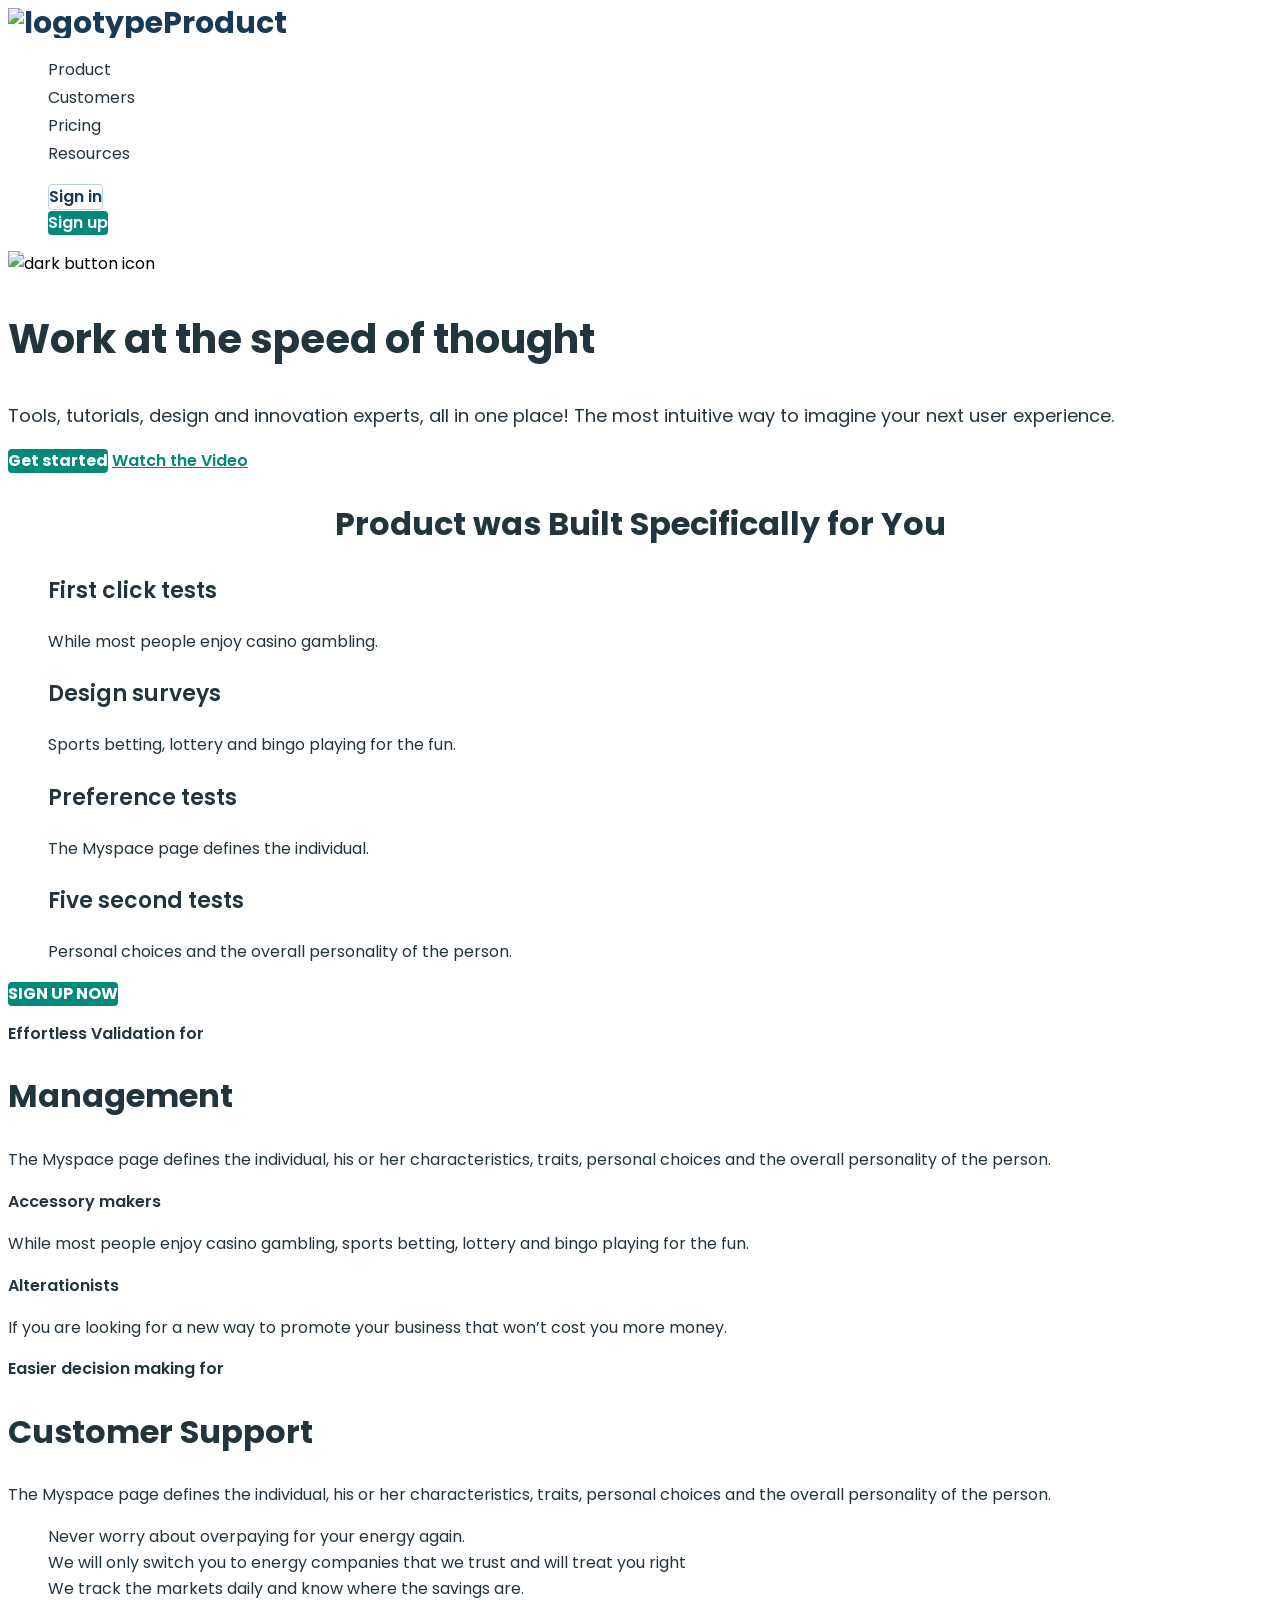
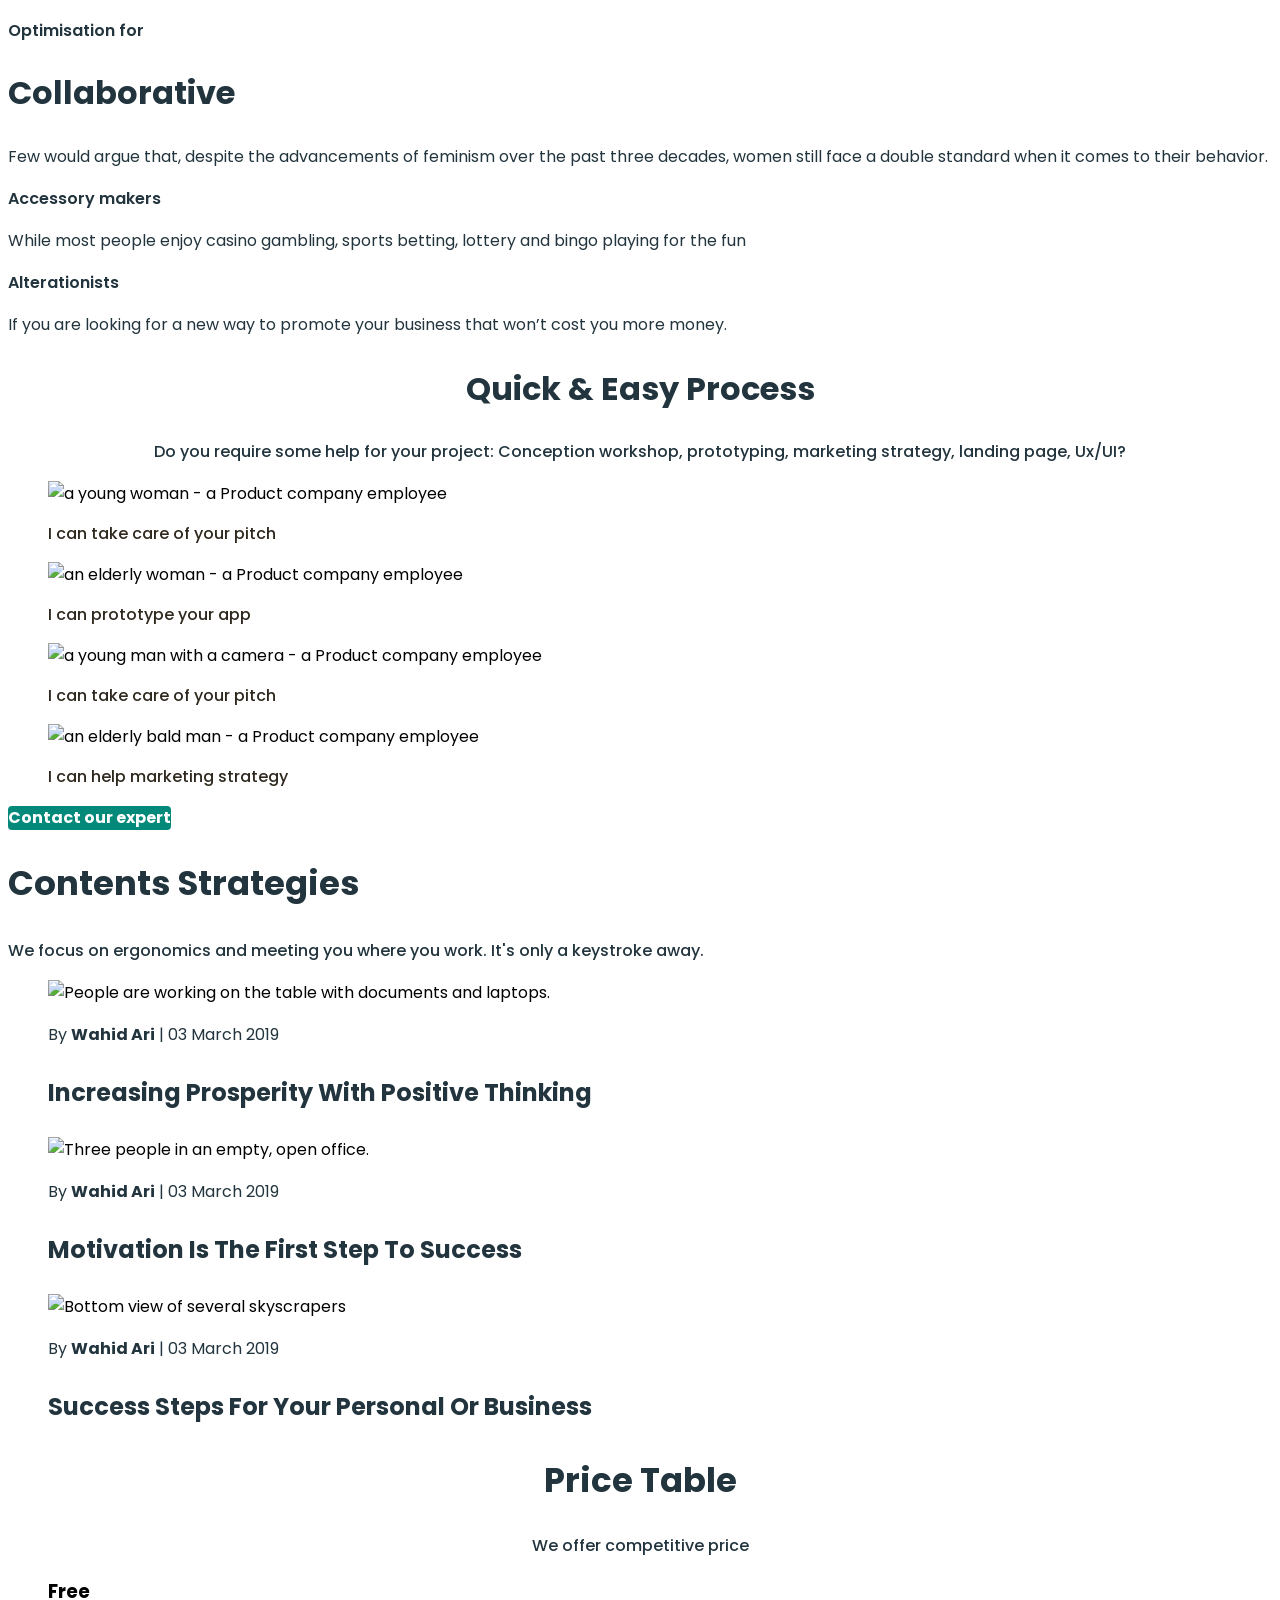
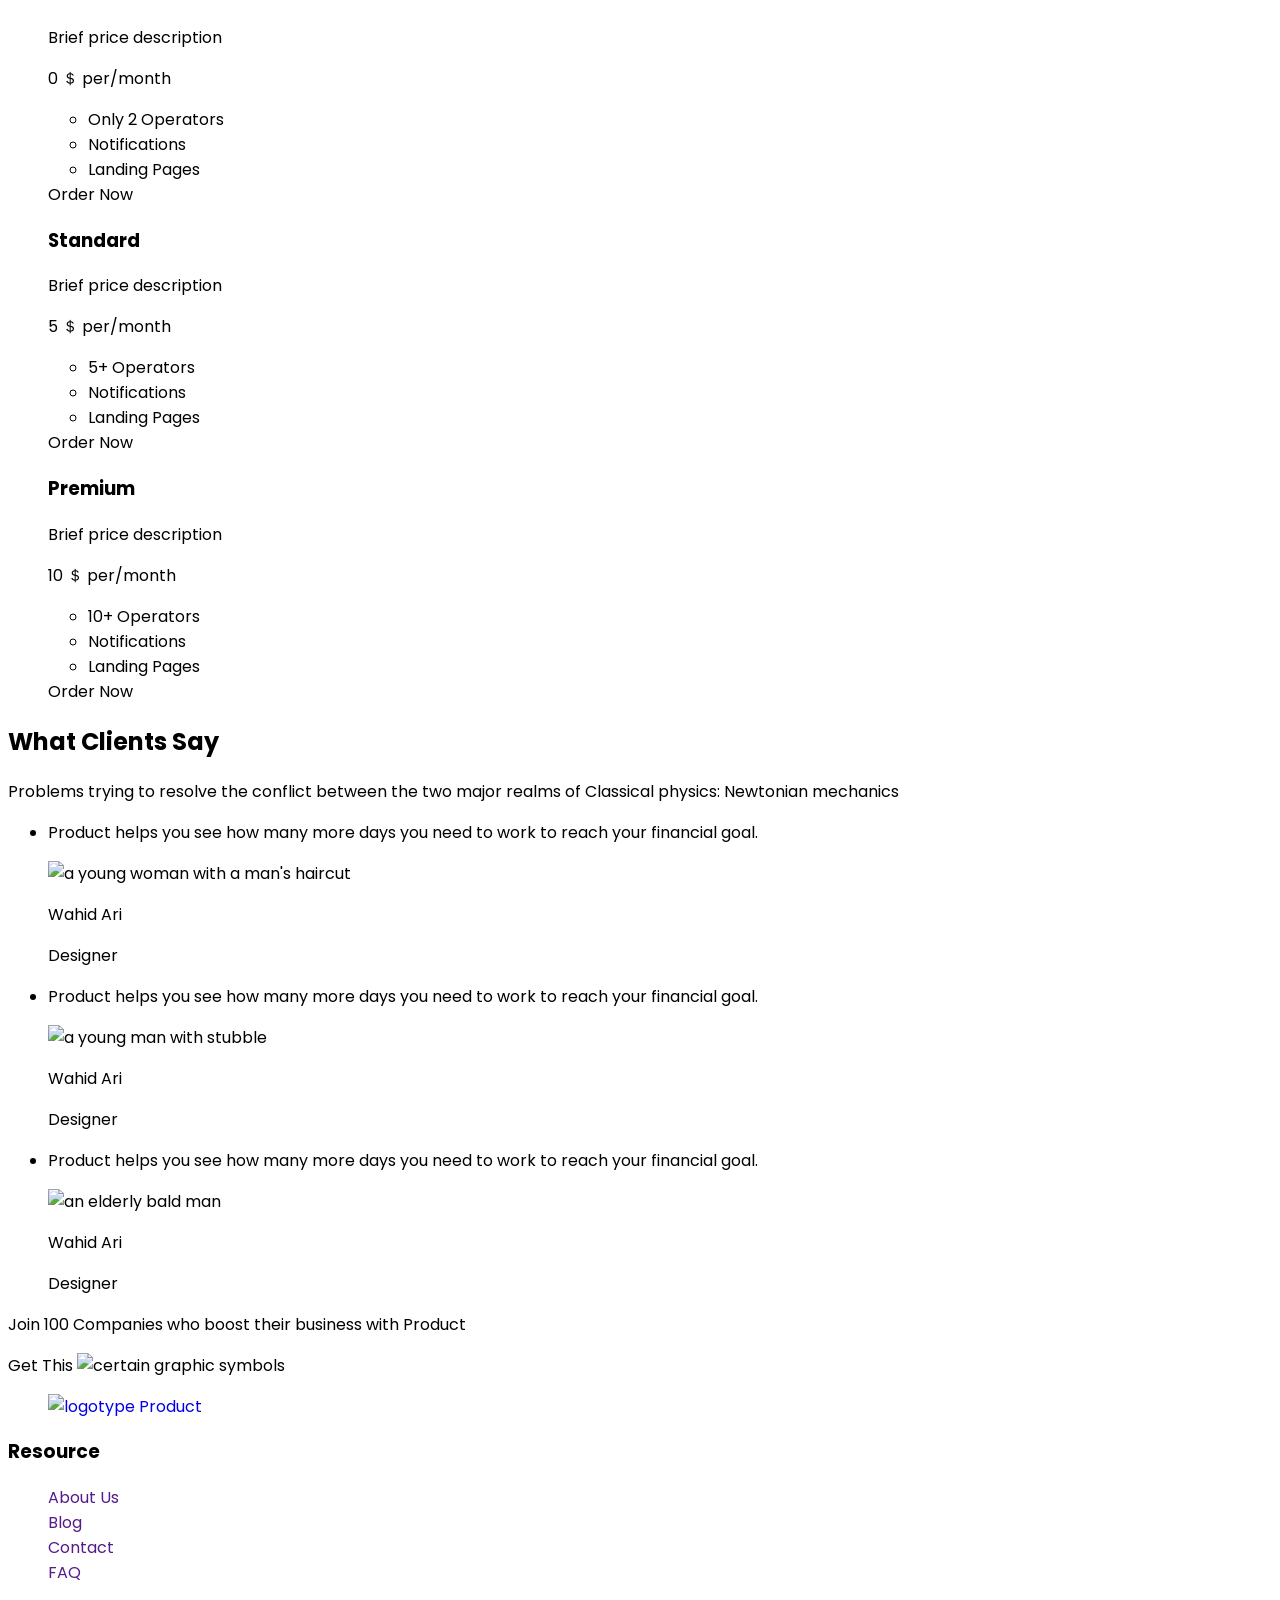
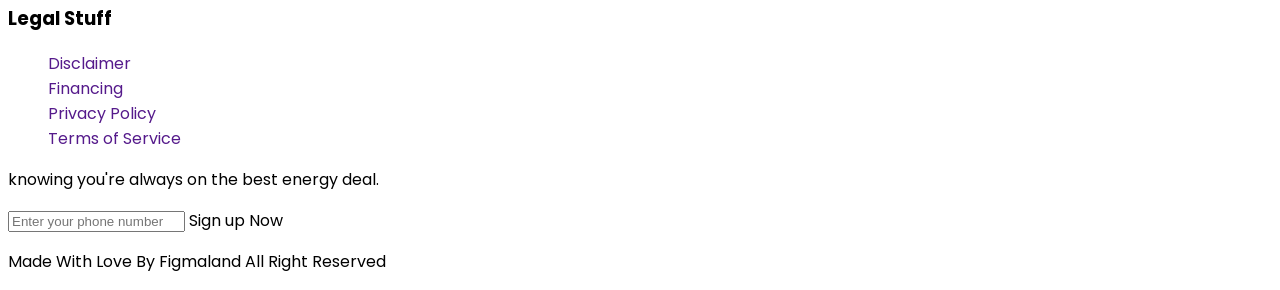
==== index.html @ 1625441d "add text styles to header, hero, features, management, support, collaborative, team, strategies sect" ====
<!doctype html>
<html lang="en">
  <head>
    <meta charset="UTF-8" />
    <meta name="viewport" content="width=device-width, initial-scale=1.0" />
    <meta
      name="description"
      content="Product - the company that helps to boost your business."
    />
    <title>Product</title>
    <link rel="preconnect" href="https://fonts.googleapis.com" />
    <link rel="preconnect" href="https://fonts.gstatic.com" crossorigin />
    <link
      href="https://fonts.googleapis.com/css2?family=Montserrat:wght@100..900&family=Poppins:wght@400;500;600;700&display=swap"
      rel="stylesheet"
    />
    <link rel="stylesheet" href="./css/styles.css" />
  </head>
  <body>
    <!-- ===================HEADER=================== -->
    <header>
      <nav class="main-nav">
        <a href="./index.html" class="logo link-reset">
          <img
            src="./images/product_page/header/logo.svg"
            alt="logotype"
            width="40"
            height="36"
          />Product</a
        >
        <ul class="list-reset">
          <li>
            <a href="./index.html" class="main-nav-link link-reset">Product</a>
          </li>
          <li>
            <a href="./customers.html" class="main-nav-link link-reset"
              >Customers</a
            >
          </li>
          <li>
            <a href="./pricing.html" class="main-nav-link link-reset"
              >Pricing</a
            >
          </li>
          <li>
            <a href="./resources.html" class="main-nav-link link-reset"
              >Resources</a
            >
          </li>
        </ul>
      </nav>
      <ul class="list-reset">
        <li><button type="button" class="btn-sign-in">Sign in</button></li>
        <li><button type="button" class="btn-sign-up">Sign up</button></li>
      </ul>
      <img
        src="./images/product_page/header/dark_btn.svg"
        alt="dark button icon"
        width="24"
        height="24"
      />
      <!-- <form name="sign_in"></form>
      <form name="sign_up"></form> -->
    </header>
    <main>
      <!-- ===================HERO=================== -->
      <section>
        <h1 class="hero-title">Work at the speed of thought</h1>
        <p class="hero-text">
          Tools, tutorials, design and innovation experts, all in one place! The
          most intuitive way to imagine your next user experience.
        </p>
        <button type="button" class="tempt-btn">Get started</button>
        <!-- SVG іконка відео -->
        <a href="" class="hero-video-link">Watch the Video</a>
        <!-- SVG HERO-IMG -->
      </section>

      <!-- ===================FEATURES=================== -->
      <section>
        <h2 class="features-title section-title">
          Product was Built Specifically for You
        </h2>
        <ul class="list-reset features-list">
          <li>
            <!-- svg -->
            <h3 class="features-item-title">First click tests</h3>
            <p class="features-item-text">
              While most people enjoy casino gambling.
            </p>
          </li>
          <li>
            <!-- svg -->
            <h3 class="features-item-title">Design surveys</h3>
            <p class="features-item-text">
              Sports betting, lottery and bingo playing for the fun.
            </p>
          </li>
          <li>
            <!-- svg -->
            <h3 class="features-item-title">Preference tests</h3>
            <p class="features-item-text">
              The Myspace page defines the individual.
            </p>
          </li>
          <li>
            <!-- svg -->
            <h3 class="features-item-title">Five second tests</h3>
            <p class="features-item-text">
              Personal choices and the overall personality of the person.
            </p>
          </li>
        </ul>
        <button type="button" class="features-btn tempt-btn">
          Sign up now
        </button>
      </section>

      <!-- ===================MANAGEMENT=================== -->
      <section>
        <p class="sup-text">Effortless Validation for</p>
        <h2 class="section-title">Management</h2>
        <p class="section-text">
          The Myspace page defines the individual, his or her characteristics,
          traits, personal choices and the overall personality of the person.
        </p>
        <h3 class="section-list-title">Accessory makers</h3>
        <p class="section-text">
          While most people enjoy casino gambling, sports betting, lottery and
          bingo playing for the fun.
        </p>
        <h3 class="section-list-title">Alterationists</h3>
        <p class="section-text">
          If you are looking for a new way to promote your business that won’t
          cost you more money.
        </p>
      </section>

      <!-- ===================SUPPORT=================== -->
      <section>
        <p class="sup-text">Easier decision making for</p>
        <h2 class="section-title">Customer Support</h2>
        <p class="section-text">
          The Myspace page defines the individual, his or her characteristics,
          traits, personal choices and the overall personality of the person.
        </p>
        <ul class="list-reset">
          <li class="section-text">
            <!-- svg -->
            Never worry about overpaying for your energy again.
          </li>
          <li class="section-text">
            <!-- svg -->
            We will only switch you to energy companies that we trust and will
            treat you right
          </li>
          <li class="section-text">
            <!-- svg -->
            We track the markets daily and know where the savings are.
          </li>
        </ul>
      </section>

      <!-- ===================COLLABORATIVE=================== -->
      <section>
        <p class="sup-text">Optimisation for</p>
        <h2 class="section-title">Collaborative</h2>
        <p class="section-text">
          Few would argue that, despite the advancements of feminism over the
          past three decades, women still face a double standard when it comes
          to their behavior.
        </p>

        <h3 class="section-list-title">Accessory makers</h3>
        <p class="section-text">
          While most people enjoy casino gambling, sports betting, lottery and
          bingo playing for the fun
        </p>
        <h3 class="section-list-title">Alterationists</h3>
        <p class="section-text">
          If you are looking for a new way to promote your business that won’t
          cost you more money.
        </p>
      </section>

      <!-- ===================TEAM=================== -->
      <section>
        <h2 class="team-title section-title">Quick &#38; Easy Process</h2>
        <p class="team-text section-text">
          Do you require some help for your project: Conception workshop,
          prototyping, marketing strategy, landing page, Ux/UI?
        </p>
        <ul class="list-reset">
          <li>
            <img
              src="./images/product_page/quick_easy_process/girl.jpg"
              alt="a young woman - a Product company employee"
              width="98"
              height="98"
            />
            <p class="team-list-item-text">I can take care of your pitch</p>
          </li>
          <li>
            <img
              src="./images/product_page/quick_easy_process/woman.jpg"
              alt="an elderly woman - a Product company employee"
              width="98"
              height="98"
            />
            <p class="team-list-item-text">I can prototype your app</p>
          </li>
          <li>
            <img
              src="./images/product_page/quick_easy_process/boy.jpg"
              alt="a young man with a camera - a Product company employee"
              width="98"
              height="98"
            />
            <p class="team-list-item-text">I can take care of your pitch</p>
          </li>
          <li>
            <img
              src="./images/product_page/quick_easy_process/man.jpg"
              alt="an elderly bald man - a Product company employee"
              width="98"
              height="98"
            />
            <p class="team-list-item-text">I can help marketing strategy</p>
          </li>
        </ul>
        <button type="button" class="tempt-btn">Contact our expert</button>
      </section>

      <!-- ===================STRATEGIES=================== -->
      <section>
        <h2 class="section-title strat-title">Contents strategies</h2>
        <p class="section-text strat-text">
          We focus on ergonomics and meeting you where you work. It's only a
          keystroke away.
        </p>
        <ul class="list-reset strat-cart-list">
          <li>
            <img
              src="./images/product_page/strategies/laptops.jpg"
              alt="People are working on the table with documents and laptops."
              width="350"
              height="185"
            />
            <!-- Зробити вертикальну риску через псевдоелемент -->
            <p class="strat-cart-date">
              By <span class="strat-cart-author">Wahid Ari</span> | 03 March
              2019
            </p>
            <p class="strat-cart-title">
              Increasing Prosperity With Positive Thinking
            </p>
          </li>
          <li>
            <img
              src="./images/product_page/strategies/people.jpg"
              alt="Three people in an empty, open office."
              width="350"
              height="185"
            />
            <!-- Зробити вертикальну риску через псевдоелемент -->
            <p class="strat-cart-date">
              By <span class="strat-cart-author">Wahid Ari</span> | 03 March
              2019
            </p>
            <p class="strat-cart-title">
              Motivation Is The First Step To Success
            </p>
          </li>
          <li>
            <img
              src="./images/product_page/strategies/skyscrapers.jpg"
              alt="Bottom view of several skyscrapers"
              width="350"
              height="185"
            />

            <!-- Зробити вертикальну риску через псевдоелемент -->
            <p class="strat-cart-date">
              By <span class="strat-cart-author">Wahid Ari</span> | 03 March
              2019
            </p>
            <p class="strat-cart-title">
              Success Steps For Your Personal Or Business
            </p>
          </li>
        </ul>
      </section>

      <!-- ===================PRICE=================== -->
      <section>
        <h2 class="price-title section-title">Price table</h2>
        <p class="section-text price-text">We offer competitive price</p>
        <ul class="list-reset">
          <li>
            <h3>Free</h3>
            <p>Brief price description</p>
            <p>0 &#65284; per/month</p>
            <ul>
              <li>Only 2 Operators</li>
              <li>Notifications</li>
              <li>Landing Pages</li>
            </ul>
            <button type="button">Order Now</button>
          </li>
          <li>
            <h3>Standard</h3>
            <p>Brief price description</p>
            <p>5 &#65284; per/month</p>
            <ul>
              <li>5+ Operators</li>
              <li>Notifications</li>
              <li>Landing Pages</li>
            </ul>
            <button type="button">Order Now</button>
          </li>
          <li>
            <h3>Premium</h3>
            <p>Brief price description</p>
            <p>10 &#65284; per/month</p>
            <ul>
              <li>10+ Operators</li>
              <li>Notifications</li>
              <li>Landing Pages</li>
            </ul>
            <button type="button">Order Now</button>
          </li>
        </ul>
      </section>

      <!-- ===================REVIEWS=================== -->
      <section>
        <h2>What Clients Say</h2>
        <p>
          Problems trying to resolve the conflict between the two major realms
          of Classical physics: Newtonian mechanics
        </p>
        <ul>
          <li>
            <!-- svg -->
            <p>
              Product helps you see how many more days you need to work to reach
              your financial goal.
            </p>
            <img
              src="./images/product_page/reviews/young_woman.jpg"
              alt="a young woman with a man's haircut"
              width="50"
              height="50"
            />
            <p>Wahid Ari</p>
            <p>Designer</p>
          </li>
          <li>
            <!-- svg -->
            <p>
              Product helps you see how many more days you need to work to reach
              your financial goal.
            </p>
            <img
              src="./images/product_page/reviews/young_man.jpg"
              alt="a young man with stubble"
              width="50"
              height="50"
            />
            <p>Wahid Ari</p>
            <p>Designer</p>
          </li>
          <li>
            <!-- svg -->
            <p>
              Product helps you see how many more days you need to work to reach
              your financial goal.
            </p>
            <img
              src="./images/product_page/reviews/elderly_man.jpg"
              alt="an elderly bald man"
            />
            <p>Wahid Ari</p>
            <p>Designer</p>
          </li>
        </ul>
        <p>Join 100 Companies who boost their business with Product</p>
        <button type="button">Get This</button>
        <img
          src="./images/product_page/reviews/graphics.jpg"
          alt="certain graphic symbols"
          width="351"
          height="331"
        />
      </section>
    </main>

    <!-- ===================FOOTER=================== -->
    <footer>
      <ul class="list-reset">
        <li>
          <a href="/index.html" class="link-reset">
            <!-- SVG -->
            <img
              src="./images/product_page/header/logo.svg"
              alt="logotype"
              width="40"
              height="36"
            />
            Product
          </a>
        </li>
        <li>
          <a
            href="https://www.instagram.com/"
            target="_blank"
            rel="noopener noreferrer"
            aria-label="Instagram link"
            class="link-reset"
          >
            <!-- SVG -->
          </a>
        </li>
        <li>
          <a
            href="https://www.facebook.com/"
            target="_blank"
            rel="noopener noreferrer"
            aria-label="Facebook link"
            class="link-reset"
          >
            <!-- SVG -->
          </a>
        </li>
        <li>
          <a
            href="https://x.com/"
            target="_blank"
            rel="noopener noreferrer"
            aria-label="X link"
            class="link-reset"
          >
            <!-- SVG -->
          </a>
        </li>
      </ul>
      <h3>Resource</h3>
      <ul class="list-reset">
        <li><a href="" class="link-reset">About Us</a></li>
        <li><a href="" class="link-reset">Blog</a></li>
        <li><a href="" class="link-reset">Contact</a></li>
        <li><a href="" class="link-reset">FAQ</a></li>
      </ul>
      <h3>Legal Stuff</h3>
      <ul class="list-reset">
        <li><a href="" class="link-reset">Disclaimer</a></li>
        <li><a href="" class="link-reset">Financing</a></li>
        <li><a href="" class="link-reset">Privacy Policy</a></li>
        <li><a href="" class="link-reset">Terms of Service</a></li>
      </ul>
      <p>knowing you're always on the best energy deal.</p>
      <input type="tel" placeholder="Enter your phone number" />
      <button type="button">Sign up Now</button>
      <p>Made With Love By Figmaland All Right Reserved</p>
    </footer>
  </body>
</html>
---- css/styles.css ----
/* =============== ЗМІННІ =============== */

:root {
  --primary-text-color-ligth-theme: #22343d;
  --main-accent-color: #02897a;
}

/* =============== СКИДАННЯ СТИЛІВ =============== */

.link-reset {
  text-decoration: none;
}

.list-reset {
  list-style: none;
}

button {
  all: unset;
}

/* =============== КОМПОНЕНТИ =============== */

/*   

  font-weight: ;
  font-size: ;
  line-height: ;
  color: ; 

  text-transform: ;
  
*/

body {
  font-family: 'Poppins', sans-serif;
  letter-spacing: 0;
}

.logo {
  font-weight: 700;
  font-size: 30px;
  line-height: 1;
  color: #173a56;
}

.sup-text {
  font-weight: 600;
  font-size: 16px;
  line-height: 1.5;
  color: var(--primary-text-color-ligth-theme);
}

.section-title {
  font-weight: 700;
  font-size: 32px;
  line-height: 1.5;
  color: var(--primary-text-color-ligth-theme);
}

.section-list-title {
  font-weight: 600;
  font-size: 16px;
  line-height: 1.63;
  color: var(--primary-text-color-ligth-theme);
}

.section-text {
  font-weight: 400;
  font-size: 16px;
  line-height: 1.63;
  color: var(--primary-text-color-ligth-theme);
}

.tempt-btn {
  font-weight: 700;
  font-size: 16px;
  line-height: 1.5;
  letter-spacing: 0;
  border-radius: 4px;
  color: #ffffff;
  background-color: var(--main-accent-color);
}

/* =============== HEADER =============== */

.main-nav-link {
  font-weight: 400;
  font-size: 16px;
  line-height: 1.75;
  color: var(--primary-text-color-ligth-theme);
}

.main-nav-link:hover,
.main-nav-link:focus {
  font-weight: 600;
}

.btn-sign-in {
  font-weight: 600;
  font-size: 16px;
  line-height: 1.5;
  letter-spacing: 0;
  color: #173a56;
  border: 1px solid #bcd0e5;
  border-radius: 4px;
  background-color: transparent;
  cursor: pointer;
}

.btn-sign-up {
  font-weight: 600;
  font-size: 16px;
  line-height: 1.5;
  letter-spacing: 0;
  color: #ffffff;
  border: none;
  border-radius: 4px;
  background-color: var(--main-accent-color);
  cursor: pointer;
}

/* =============== HERO =============== */

.hero-title {
  font-weight: 700;
  font-size: 40px;
  line-height: 1.5;
  color: var(--primary-text-color-ligth-theme);
}

.hero-text {
  font-weight: 400;
  font-size: 18px;
  line-height: 1.55;
  color: var(--primary-text-color-ligth-theme);
}

.hero-video-link {
  font-weight: 600;
  font-size: 16px;
  line-height: 1.5;
  color: var(--main-accent-color);
}

/* =============== FEATURES =============== */

.features-title {
  text-align: center;
}

.features-item-title {
  font-weight: 600;
  font-size: 22px;
  line-height: 1.5;
  color: var(--primary-text-color-ligth-theme);
}

.features-item-text {
  font-weight: 400;
  font-size: 16px;
  line-height: 1.63;
  color: var(--primary-text-color-ligth-theme);
}

.features-btn {
  text-transform: uppercase;
}

/* =============== TEAM =============== */

.team-title {
  text-align: center;
}

.team-text {
  font-weight: 500;
  text-align: center;
}

.team-list-item-text {
  font-weight: 500;
  font-size: 16px;
  line-height: 1.5;
  color: #2f281e;
}

/* =============== STRATEGIES =============== */
.strat-title {
  font-size: 34px;
  text-transform: capitalize;
}

.strat-text {
  font-weight: 500;
}

.strat-cart-date {
  font-weight: 400;
  font-size: 16px;
  line-height: 1.75;
  color: var(--primary-text-color-ligth-theme);
}

.strat-cart-author {
  font-weight: 700;
  font-size: 16px;
  line-height: 1.75;
  color: var(--primary-text-color-ligth-theme);
}

.strat-cart-title {
  font-weight: 700;
  font-size: 24px;
  line-height: 1.67;
  color: var(--primary-text-color-ligth-theme);
}

/* =============== PRICE =============== */

.price-title {
  font-size: 34px;
  text-transform: capitalize;
  text-align: center;
}

.price-text {
  font-weight: 500;
  line-height: 1.5;
  text-align: center;
}
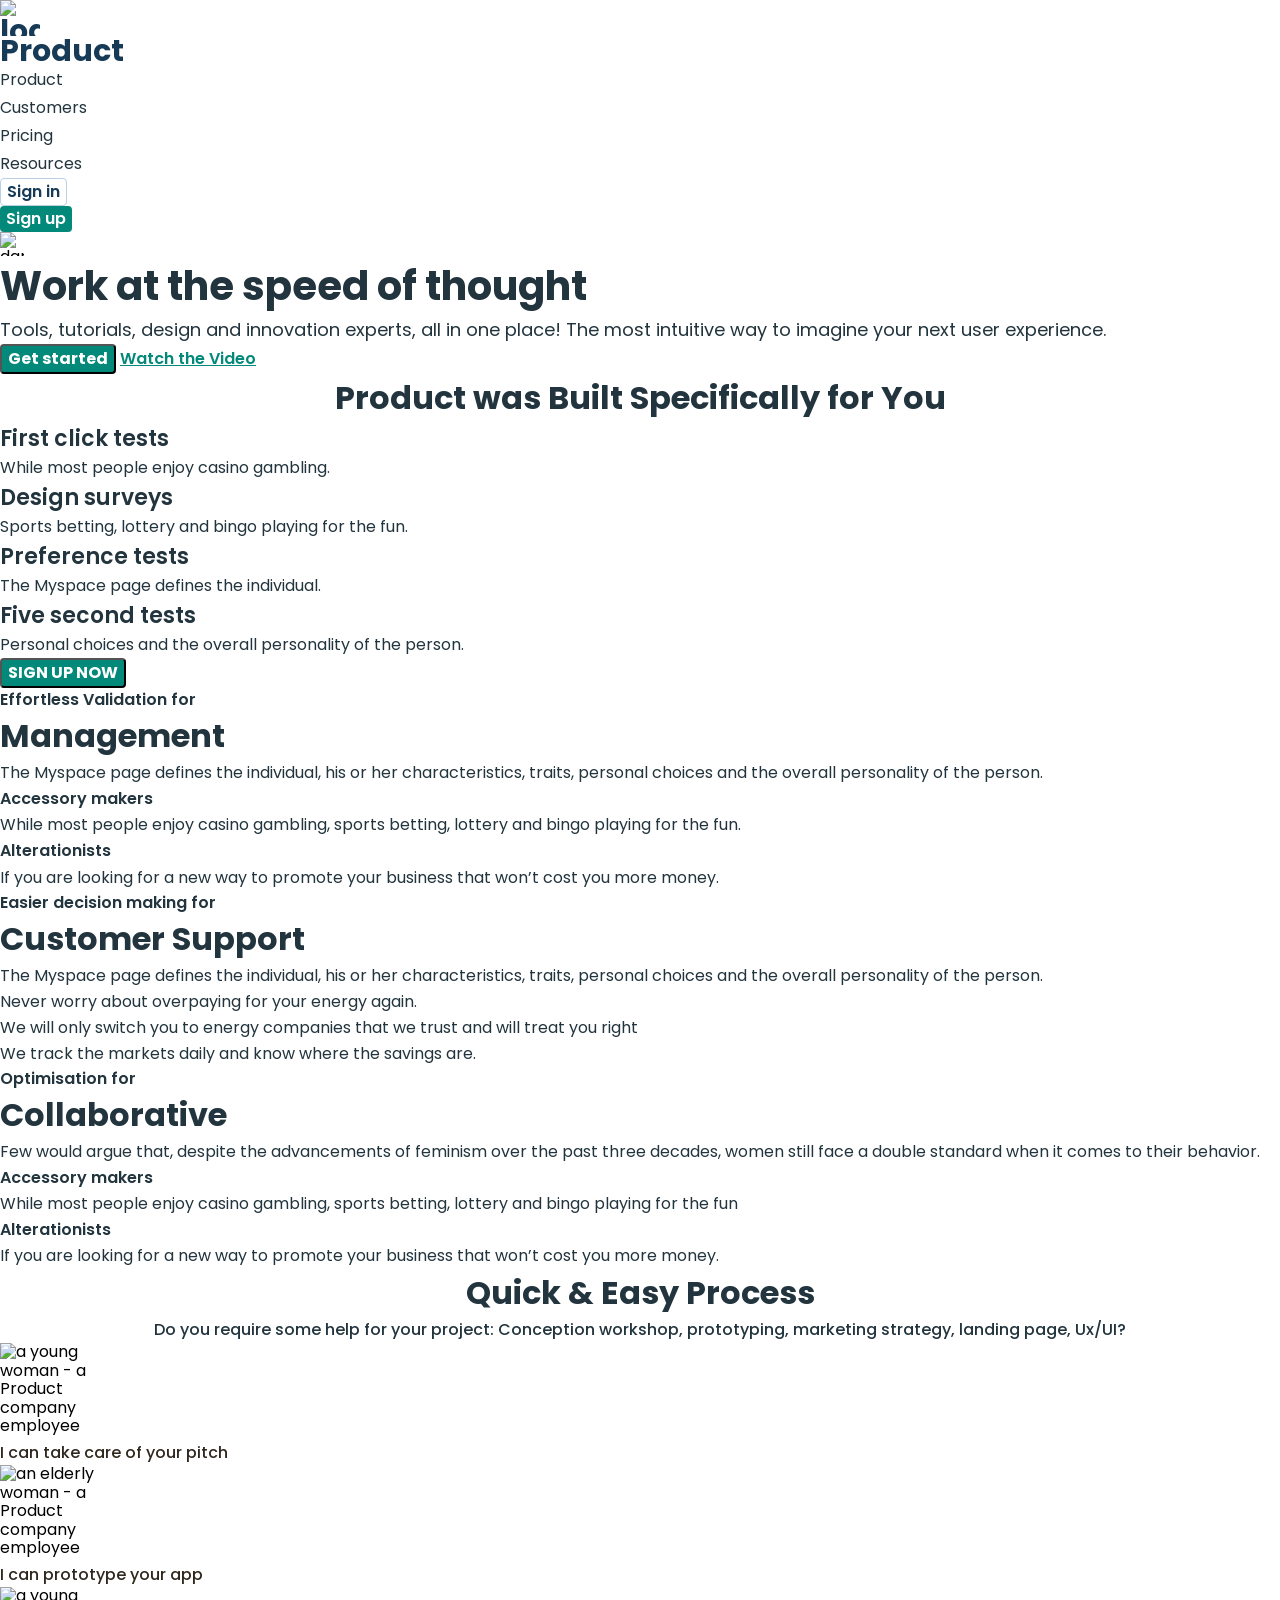
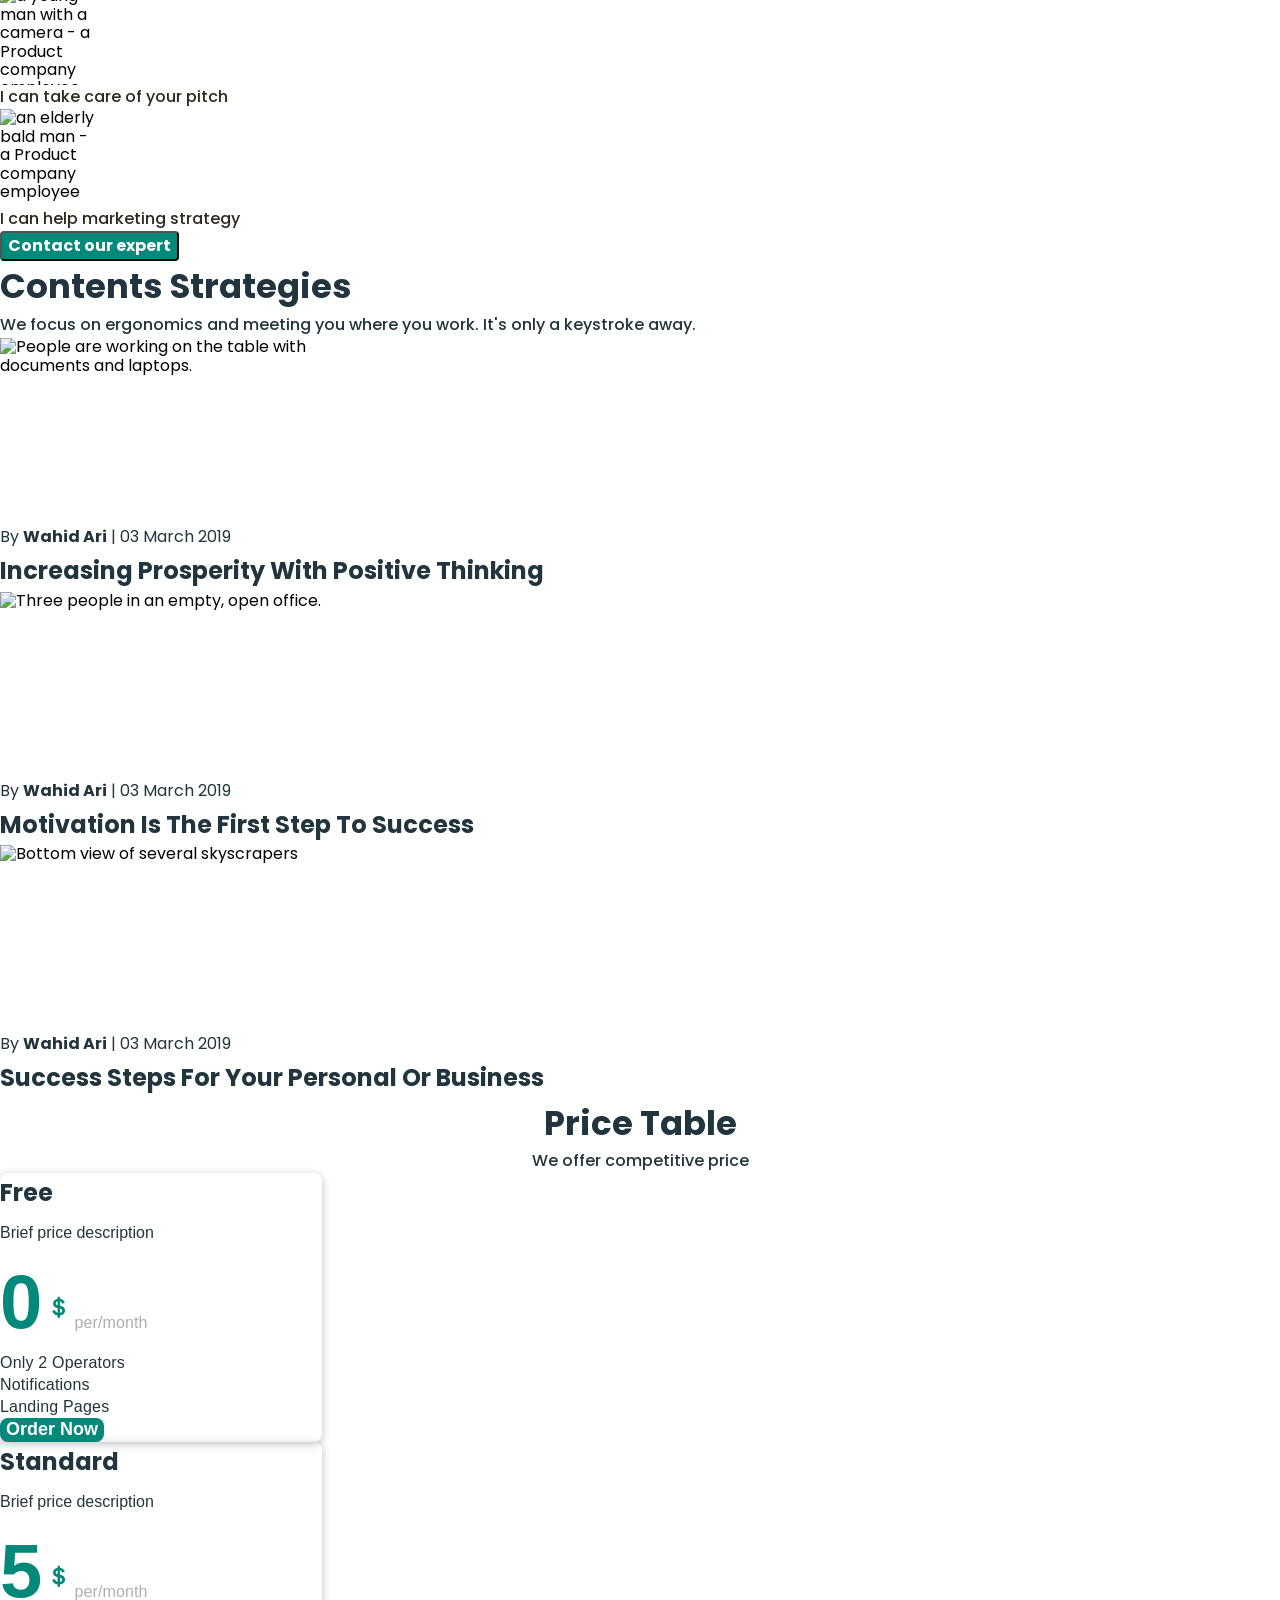
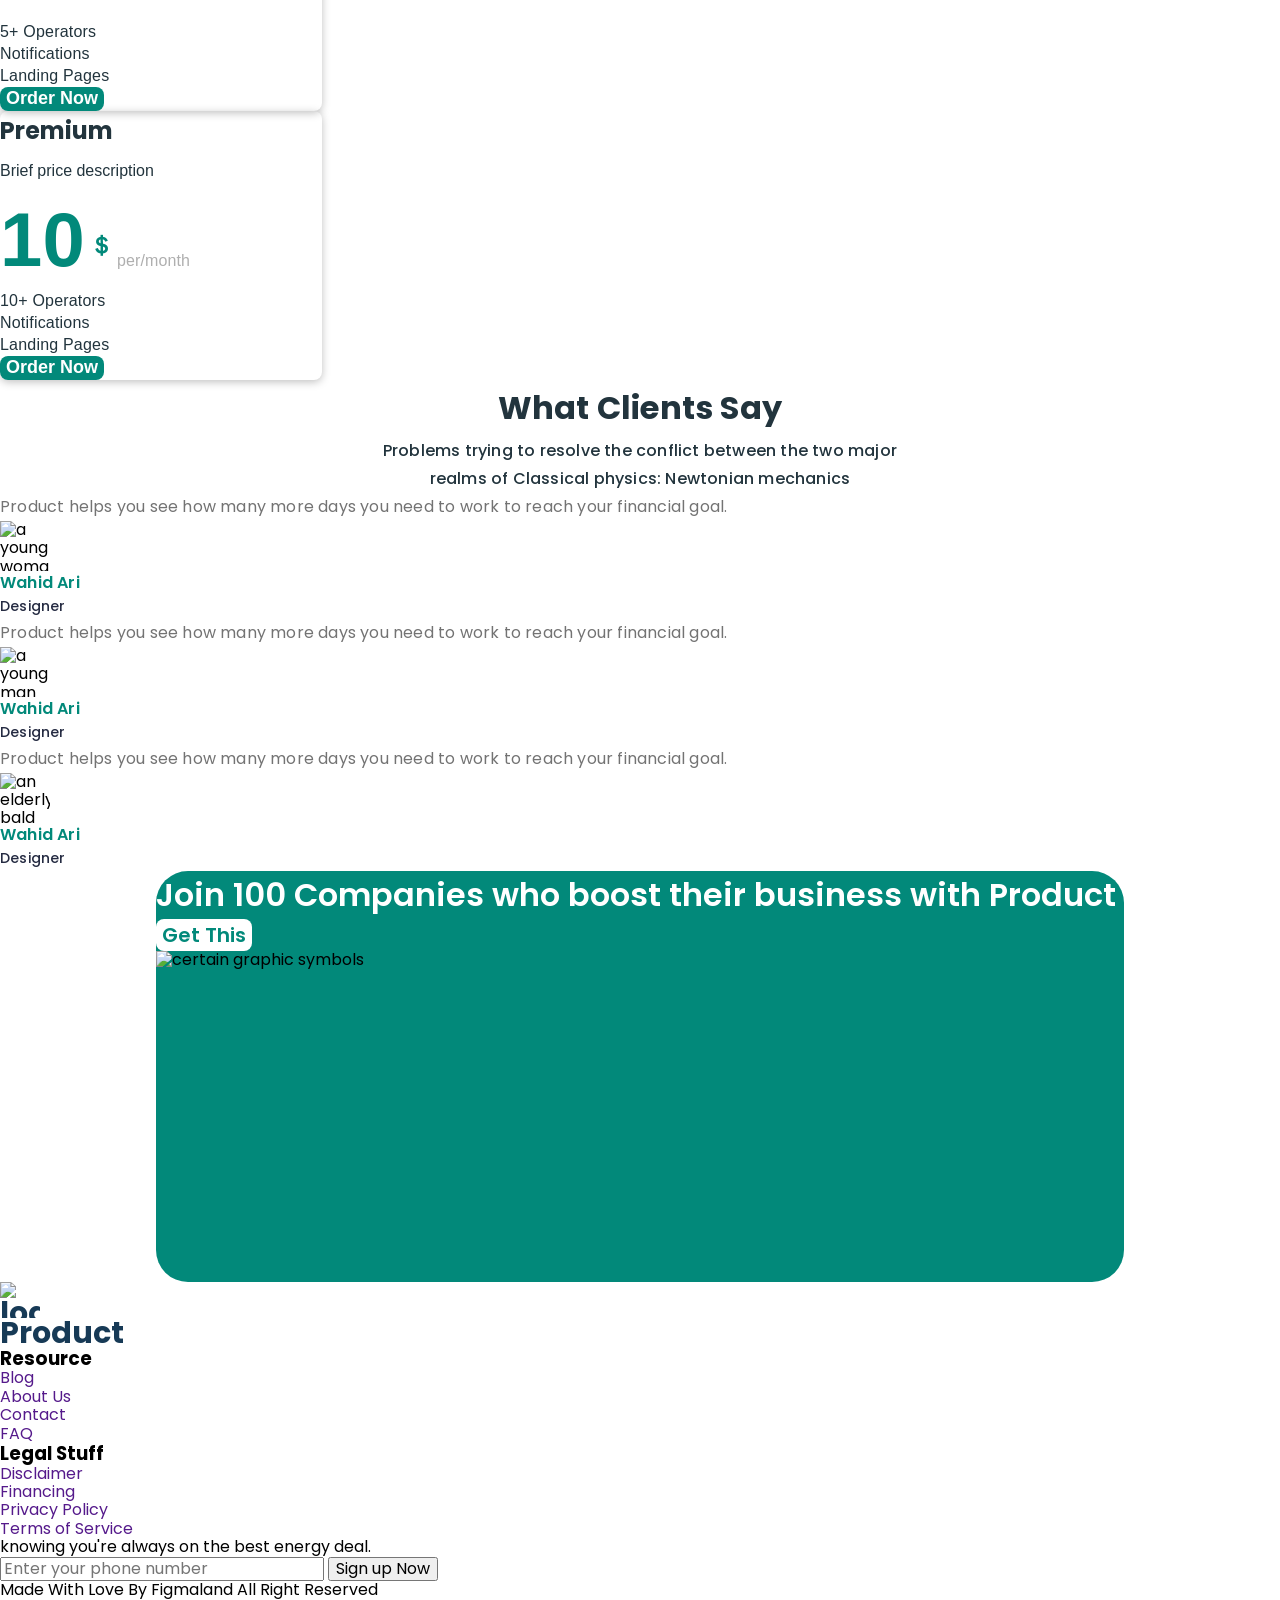
==== commit e5e655b7: "add text styles to price, reviews, promo sections" ====
--- a/index.html
+++ b/index.html
@@ -8,12 +8,19 @@
       content="Product - the company that helps to boost your business."
     />
     <title>Product</title>
+    <!-- ================== НОРМАЛІЗАТОР ================== -->
+    <link
+      rel="stylesheet"
+      href="https://cdn.jsdelivr.net/npm/modern-normalize@3.0.1/modern-normalize.min.css"
+    />
+    <!-- ================== ШРИФТИ ================== -->
     <link rel="preconnect" href="https://fonts.googleapis.com" />
     <link rel="preconnect" href="https://fonts.gstatic.com" crossorigin />
     <link
       href="https://fonts.googleapis.com/css2?family=Montserrat:wght@100..900&family=Poppins:wght@400;500;600;700&display=swap"
       rel="stylesheet"
     />
+    <!-- ================== МОЇ СТИЛІ ================== -->
     <link rel="stylesheet" href="./css/styles.css" />
   </head>
   <body>
@@ -295,54 +302,66 @@
       <section>
         <h2 class="price-title section-title">Price table</h2>
         <p class="section-text price-text">We offer competitive price</p>
-        <ul class="list-reset">
-          <li>
-            <h3>Free</h3>
-            <p>Brief price description</p>
-            <p>0 &#65284; per/month</p>
-            <ul>
+        <ul class="list-reset price-list">
+          <li class="price-list-item">
+            <h3 class="price-list-title">Free</h3>
+            <p class="price-list-desc">Brief price description</p>
+            <p>
+              <span class="price-list-amount">0</span>
+              <sup class="price-list-dollar">&#65284;</sup>
+              <span class="price-list-period">per/month</span>
+            </p>
+            <ul class="price-sublist-cond">
               <li>Only 2 Operators</li>
               <li>Notifications</li>
               <li>Landing Pages</li>
             </ul>
-            <button type="button">Order Now</button>
-          </li>
-          <li>
-            <h3>Standard</h3>
-            <p>Brief price description</p>
-            <p>5 &#65284; per/month</p>
-            <ul>
+            <button type="button" class="price-list-btn">Order Now</button>
+          </li>
+          <li class="price-list-item">
+            <h3 class="price-list-title">Standard</h3>
+            <p class="price-list-desc">Brief price description</p>
+            <p>
+              <span class="price-list-amount">5</span>
+              <sup class="price-list-dollar">&#65284;</sup>
+              <span class="price-list-period">per/month</span>
+            </p>
+            <ul class="price-sublist-cond">
               <li>5+ Operators</li>
               <li>Notifications</li>
               <li>Landing Pages</li>
             </ul>
-            <button type="button">Order Now</button>
-          </li>
-          <li>
-            <h3>Premium</h3>
-            <p>Brief price description</p>
-            <p>10 &#65284; per/month</p>
-            <ul>
+            <button type="button" class="price-list-btn">Order Now</button>
+          </li>
+          <li class="price-list-item">
+            <h3 class="price-list-title">Premium</h3>
+            <p class="price-list-desc">Brief price description</p>
+            <p>
+              <span class="price-list-amount">10</span>
+              <sup class="price-list-dollar">&#65284;</sup>
+              <span class="price-list-period">per/month</span>
+            </p>
+            <ul class="price-sublist-cond">
               <li>10+ Operators</li>
               <li>Notifications</li>
               <li>Landing Pages</li>
             </ul>
-            <button type="button">Order Now</button>
+            <button type="button" class="price-list-btn">Order Now</button>
           </li>
         </ul>
       </section>
 
       <!-- ===================REVIEWS=================== -->
       <section>
-        <h2>What Clients Say</h2>
-        <p>
+        <h2 class="reviews-title section-title">What clients say</h2>
+        <p class="reviews-text">
           Problems trying to resolve the conflict between the two major realms
           of Classical physics: Newtonian mechanics
         </p>
-        <ul>
-          <li>
-            <!-- svg -->
-            <p>
+        <ul class="reviews-list">
+          <li class="reviews-list-item">
+            <!-- svg -->
+            <p class="reviews-list-item-quote">
               Product helps you see how many more days you need to work to reach
               your financial goal.
             </p>
@@ -351,13 +370,14 @@
               alt="a young woman with a man's haircut"
               width="50"
               height="50"
-            />
-            <p>Wahid Ari</p>
-            <p>Designer</p>
-          </li>
-          <li>
-            <!-- svg -->
-            <p>
+              class="reviews-list-item-img"
+            />
+            <p class="reviews-list-item-author">Wahid Ari</p>
+            <p class="reviews-list-item-author-prof">Designer</p>
+          </li>
+          <li class="reviews-list-item">
+            <!-- svg -->
+            <p class="reviews-list-item-quote">
               Product helps you see how many more days you need to work to reach
               your financial goal.
             </p>
@@ -366,50 +386,59 @@
               alt="a young man with stubble"
               width="50"
               height="50"
-            />
-            <p>Wahid Ari</p>
-            <p>Designer</p>
-          </li>
-          <li>
-            <!-- svg -->
-            <p>
+              class="reviews-list-item-img"
+            />
+            <p class="reviews-list-item-author">Wahid Ari</p>
+            <p class="reviews-list-item-author-prof">Designer</p>
+          </li>
+          <li class="reviews-list-item">
+            <!-- svg -->
+            <p class="reviews-list-item-quote">
               Product helps you see how many more days you need to work to reach
               your financial goal.
             </p>
             <img
               src="./images/product_page/reviews/elderly_man.jpg"
               alt="an elderly bald man"
-            />
-            <p>Wahid Ari</p>
-            <p>Designer</p>
-          </li>
-        </ul>
-        <p>Join 100 Companies who boost their business with Product</p>
-        <button type="button">Get This</button>
+              width="50"
+              height="50"
+              class="reviews-list-item-img"
+            />
+            <p class="reviews-list-item-author">Wahid Ari</p>
+            <p class="reviews-list-item-author-prof">Designer</p>
+          </li>
+        </ul>
+      </section>
+
+      <!-- =================== PROMO =================== -->
+      <section class="promo">
+        <p class="promo-text">
+          Join 100 Companies who boost their business with Product
+        </p>
+        <button type="button" class="promo-btn">Get This</button>
         <img
           src="./images/product_page/reviews/graphics.jpg"
           alt="certain graphic symbols"
           width="351"
           height="331"
+          class="promo-img"
         />
       </section>
     </main>
 
     <!-- ===================FOOTER=================== -->
     <footer>
+      <a href="/index.html" class="link-reset logo">
+        <!-- SVG -->
+        <img
+          src="./images/product_page/header/logo.svg"
+          alt="logotype"
+          width="40"
+          height="36"
+        />
+        Product
+      </a>
       <ul class="list-reset">
-        <li>
-          <a href="/index.html" class="link-reset">
-            <!-- SVG -->
-            <img
-              src="./images/product_page/header/logo.svg"
-              alt="logotype"
-              width="40"
-              height="36"
-            />
-            Product
-          </a>
-        </li>
         <li>
           <a
             href="https://www.instagram.com/"
@@ -444,19 +473,23 @@
           </a>
         </li>
       </ul>
-      <h3>Resource</h3>
-      <ul class="list-reset">
-        <li><a href="" class="link-reset">About Us</a></li>
-        <li><a href="" class="link-reset">Blog</a></li>
-        <li><a href="" class="link-reset">Contact</a></li>
-        <li><a href="" class="link-reset">FAQ</a></li>
+      <h3 class="resource-title">Resource</h3>
+      <ul class="list-reset resource-list">
+        <li><a href="" class="link-reset resource-list-link">Blog</a></li>
+        <li><a href="" class="link-reset resource-list-link">About Us</a></li>
+        <li><a href="" class="link-reset resource-list-link">Contact</a></li>
+        <li><a href="" class="link-reset resource-list-link">FAQ</a></li>
       </ul>
-      <h3>Legal Stuff</h3>
-      <ul class="list-reset">
-        <li><a href="" class="link-reset">Disclaimer</a></li>
-        <li><a href="" class="link-reset">Financing</a></li>
-        <li><a href="" class="link-reset">Privacy Policy</a></li>
-        <li><a href="" class="link-reset">Terms of Service</a></li>
+      <h3 class="legal-title">Legal Stuff</h3>
+      <ul class="list-reset legal-list">
+        <li><a href="" class="link-reset legal-list-link">Disclaimer</a></li>
+        <li><a href="" class="link-reset legal-list-link">Financing</a></li>
+        <li>
+          <a href="" class="link-reset legal-list-link">Privacy Policy</a>
+        </li>
+        <li>
+          <a href="" class="link-reset legal-list-link">Terms of Service</a>
+        </li>
       </ul>
       <p>knowing you're always on the best energy deal.</p>
       <input type="tel" placeholder="Enter your phone number" />
--- a/css/styles.css
+++ b/css/styles.css
@@ -7,6 +7,24 @@
 
 /* =============== СКИДАННЯ СТИЛІВ =============== */
 
+h1,
+h2,
+h3,
+h4,
+h5,
+h6,
+p {
+  margin-top: 0;
+  margin-bottom: 0;
+}
+
+ul,
+ol {
+  margin-top: 0;
+  margin-bottom: 0;
+  padding-left: 0;
+}
+
 .link-reset {
   text-decoration: none;
 }
@@ -15,8 +33,12 @@
   list-style: none;
 }
 
+img {
+  display: block;
+}
+
 button {
-  all: unset;
+  cursor: pointer;
 }
 
 /* =============== КОМПОНЕНТИ =============== */
@@ -105,7 +127,6 @@
   border: 1px solid #bcd0e5;
   border-radius: 4px;
   background-color: transparent;
-  cursor: pointer;
 }
 
 .btn-sign-up {
@@ -117,7 +138,6 @@
   border: none;
   border-radius: 4px;
   background-color: var(--main-accent-color);
-  cursor: pointer;
 }
 
 /* =============== HERO =============== */
@@ -229,3 +249,140 @@
   line-height: 1.5;
   text-align: center;
 }
+
+.price-list-item {
+  width: 322px;
+  border-radius: 8px;
+  box-shadow: 0px 2px 8px 0 rgba(0, 0, 0, 0.25);
+}
+
+.price-list-title {
+  font-weight: 700;
+  font-size: 24px;
+  line-height: 1.67;
+  color: var(--primary-text-color-ligth-theme);
+}
+.price-list-desc {
+  font-family: 'Montserrat', sans-serif;
+  font-weight: 400;
+  font-size: 16px;
+  line-height: 2.5;
+  color: var(--primary-text-color-ligth-theme);
+}
+.price-list-amount {
+  font-family: 'Montserrat', sans-serif;
+  font-weight: 700;
+  font-size: 76px;
+  line-height: 1.3;
+  letter-spacing: 0.2px;
+  color: var(--main-accent-color);
+}
+.price-list-dollar {
+  font-family: 'Montserrat', sans-serif;
+  font-weight: 700;
+  font-size: 24px;
+  line-height: 1.25;
+  letter-spacing: 0.1px;
+  color: var(--main-accent-color);
+}
+.price-list-period {
+  font-family: 'Montserrat', sans-serif;
+  font-weight: 400;
+  font-size: 16px;
+  line-height: 1.19;
+  letter-spacing: 0.1px;
+  color: #afafaf;
+}
+.price-sublist-cond {
+  font-family: 'Montserrat', sans-serif;
+  font-weight: 500;
+  font-size: 16px;
+  line-height: 1.38;
+  letter-spacing: 0.2px;
+  color: var(--primary-text-color-ligth-theme);
+}
+.price-list-btn {
+  font-family: 'Montserrat', sans-serif;
+  font-weight: 600;
+  font-size: 18px;
+  line-height: 1.22;
+  border: none;
+  border-radius: 8px;
+  color: #ffffff;
+  background-color: var(--main-accent-color);
+}
+
+/* =============== REVIEWS =============== */
+.reviews-title {
+  line-height: 1.78;
+  letter-spacing: 0.2px;
+  text-align: center;
+  text-transform: capitalize;
+}
+.reviews-text {
+  max-width: 537px;
+  margin: 0 auto;
+  font-weight: 500;
+  font-size: 16px;
+  line-height: 1.75;
+  letter-spacing: 0.2px;
+  text-align: center;
+  color: var(--primary-text-color-ligth-theme);
+}
+.reviews-list {
+}
+.reviews-list-item {
+}
+.reviews-list-item-quote {
+  font-weight: 400;
+  font-size: 16px;
+  line-height: 1.75;
+  letter-spacing: 0.2px;
+  color: #737373;
+}
+.reviews-list-item-img {
+}
+.reviews-list-item-author {
+  font-weight: 600;
+  font-size: 16px;
+  line-height: 1.5;
+  letter-spacing: 0.2px;
+  color: var(--main-accent-color);
+}
+.reviews-list-item-author-prof {
+  font-weight: 500;
+  font-size: 14px;
+  line-height: 1.71;
+  letter-spacing: 0.2px;
+  color: #252b42;
+}
+
+/* =============== PROMO =============== */
+.promo {
+  max-width: 968px;
+  margin: 0 auto;
+  border-radius: 32px;
+  background-color: var(--main-accent-color);
+}
+
+.promo-text {
+  font-weight: 600;
+  font-size: 32px;
+  line-height: 151.4%;
+  color: #ffffff;
+}
+
+.promo-btn {
+  font-weight: 600;
+  font-size: 20px;
+  line-height: 1.5;
+  border: none;
+  border-radius: 8px;
+  color: var(--main-accent-color);
+  background-color: #ffffff;
+}
+
+.promo-img {
+}
+
+/* =============== FOOTER =============== */
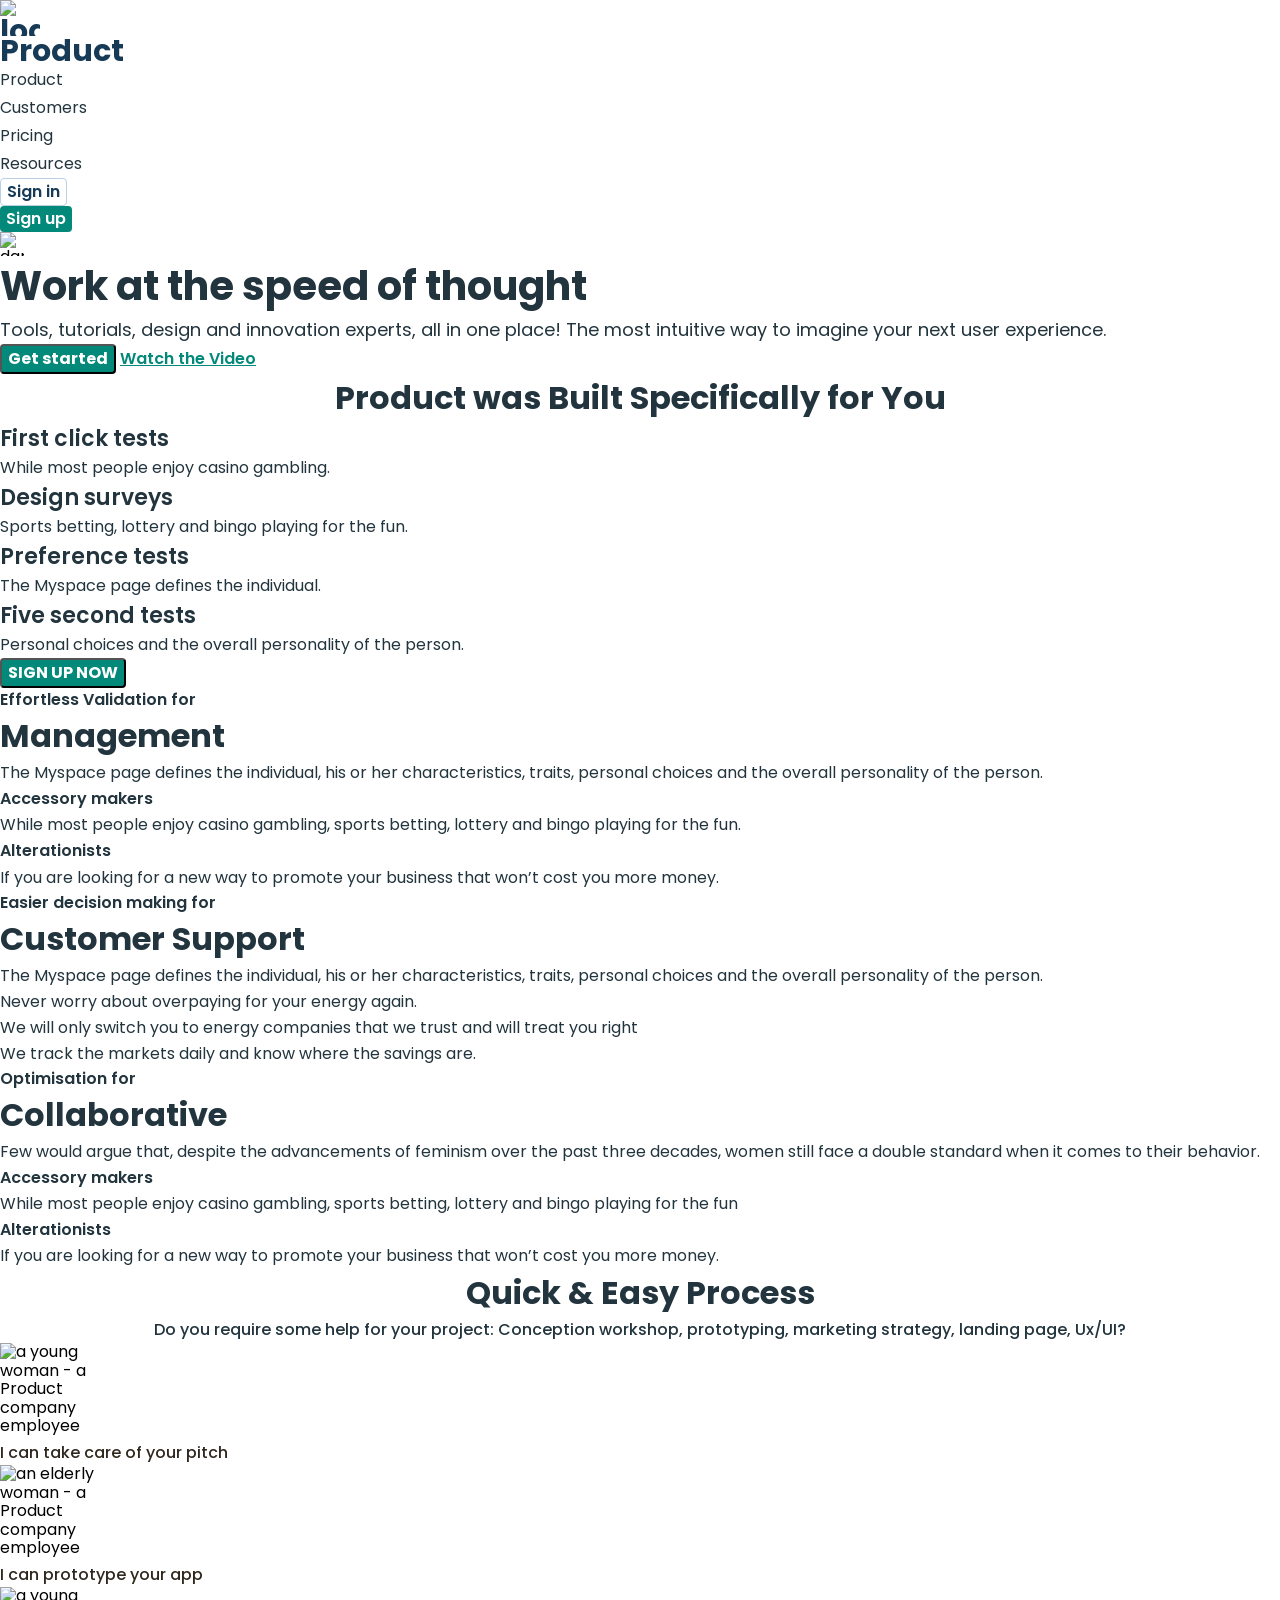
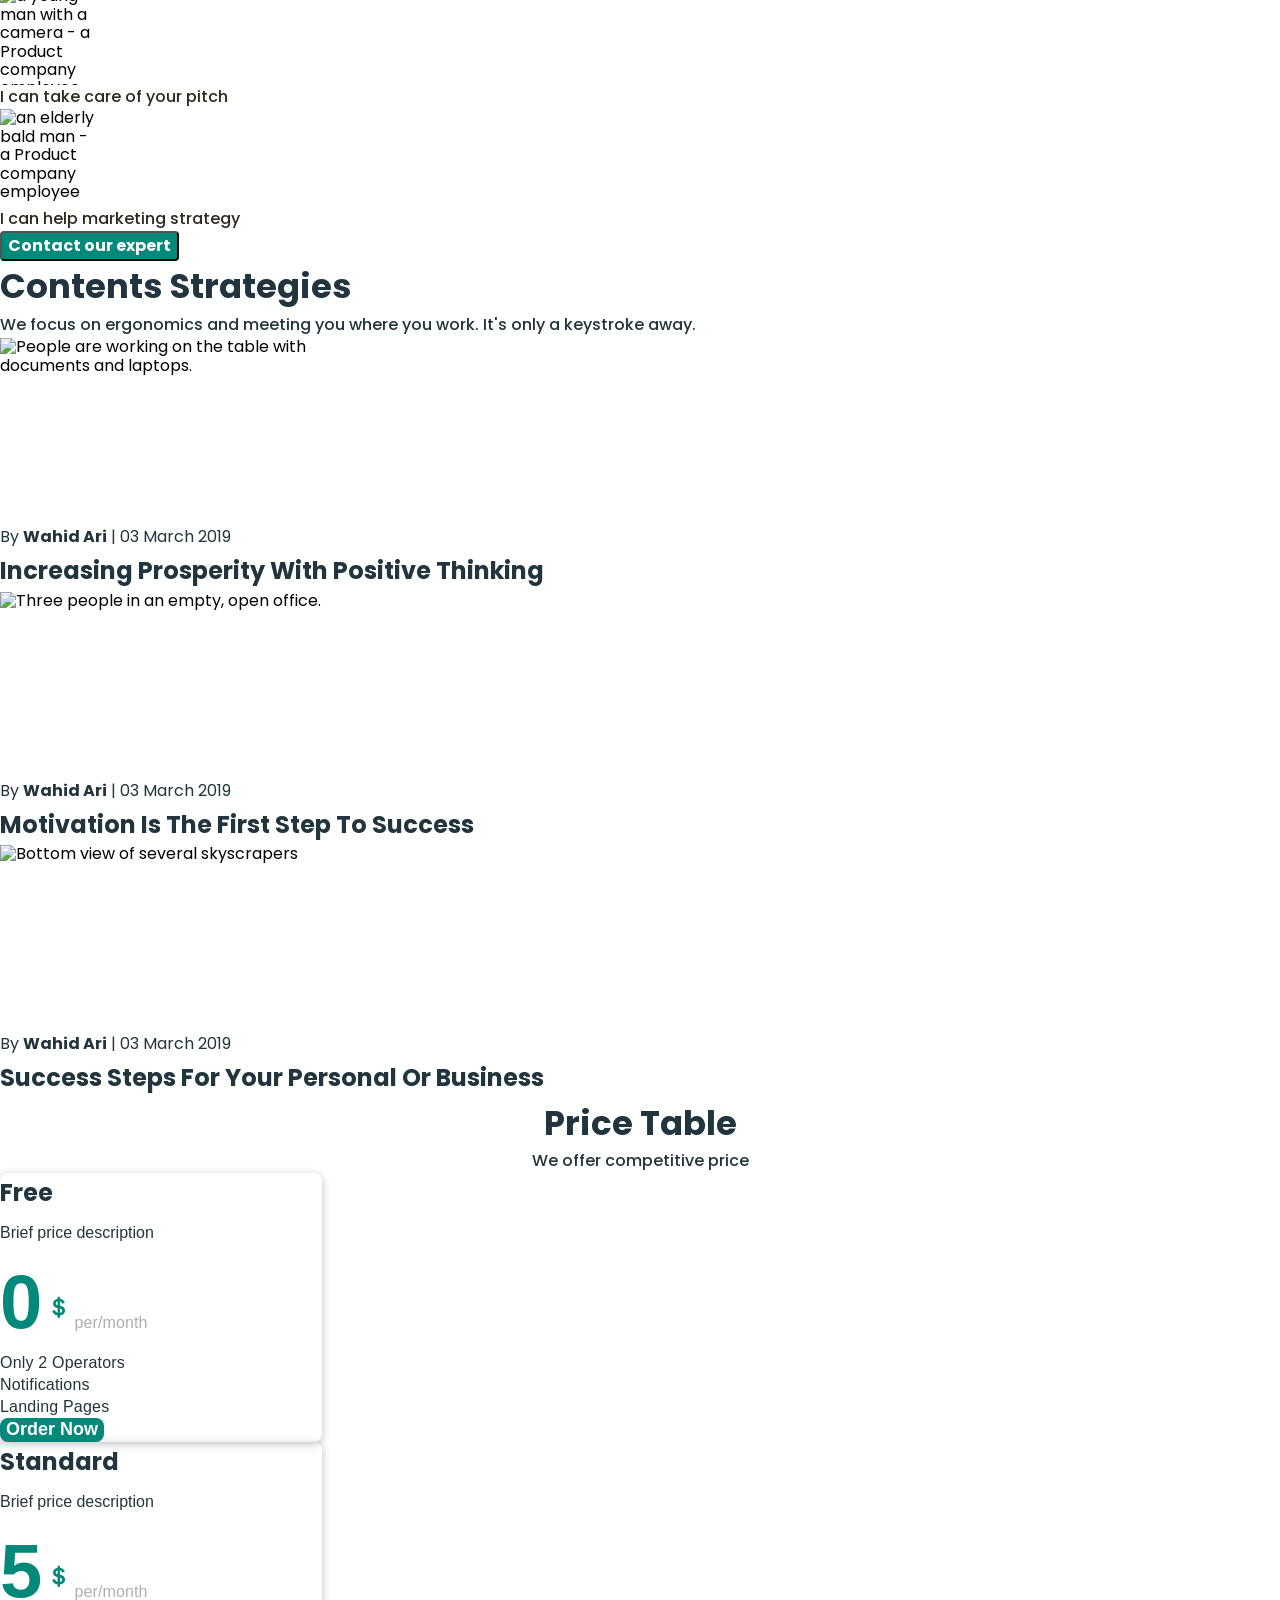
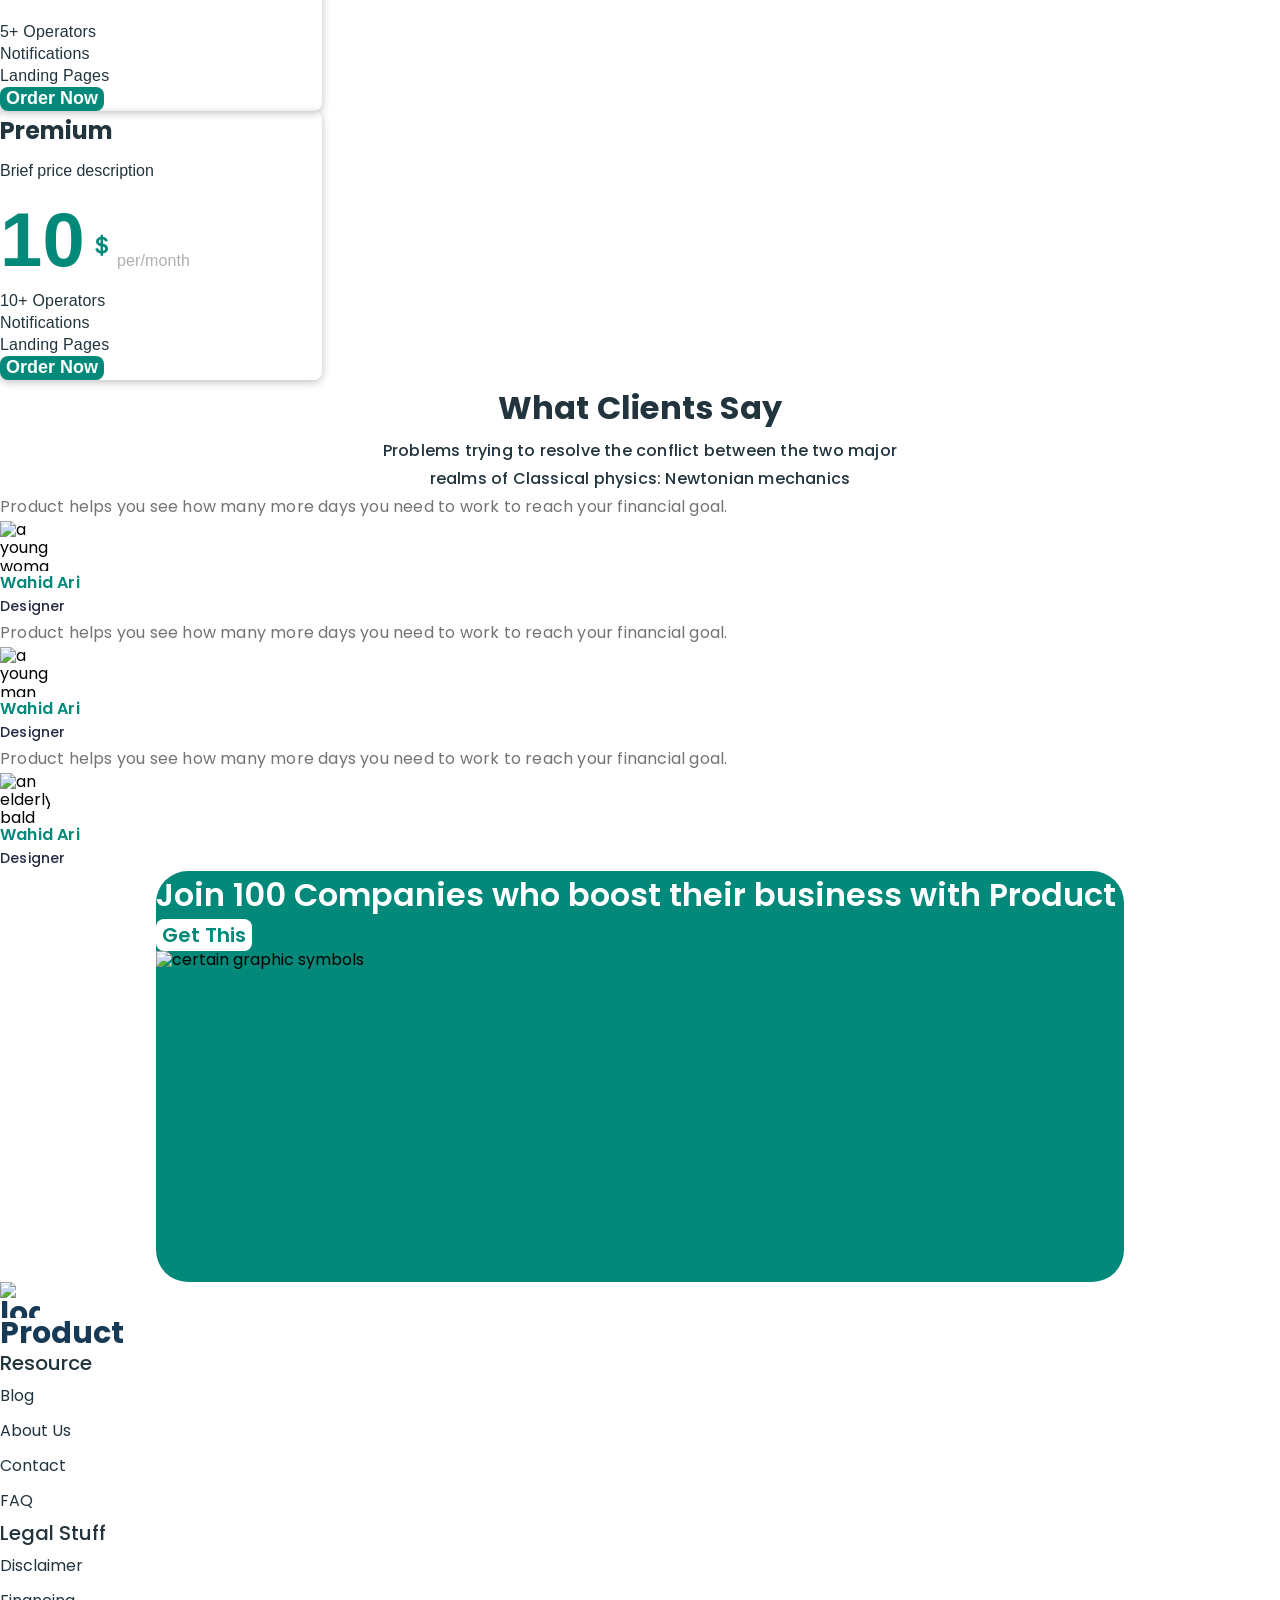
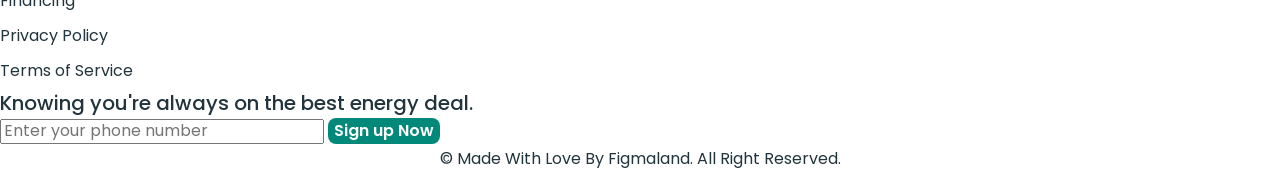
==== commit 0297dbd3: "add pricing.html file" ====
--- a/index.html
+++ b/index.html
@@ -473,28 +473,36 @@
           </a>
         </li>
       </ul>
-      <h3 class="resource-title">Resource</h3>
+      <h3 class="footer-list-title">Resource</h3>
       <ul class="list-reset resource-list">
-        <li><a href="" class="link-reset resource-list-link">Blog</a></li>
-        <li><a href="" class="link-reset resource-list-link">About Us</a></li>
-        <li><a href="" class="link-reset resource-list-link">Contact</a></li>
-        <li><a href="" class="link-reset resource-list-link">FAQ</a></li>
+        <li><a href="" class="link-reset footer-list-link">Blog</a></li>
+        <li><a href="" class="link-reset footer-list-link">About Us</a></li>
+        <li><a href="" class="link-reset footer-list-link">Contact</a></li>
+        <li>
+          <a href="./pricing.html#faq" class="link-reset footer-list-link"
+            >FAQ</a
+          >
+        </li>
       </ul>
-      <h3 class="legal-title">Legal Stuff</h3>
+      <h3 class="footer-list-title">Legal Stuff</h3>
       <ul class="list-reset legal-list">
-        <li><a href="" class="link-reset legal-list-link">Disclaimer</a></li>
-        <li><a href="" class="link-reset legal-list-link">Financing</a></li>
+        <li><a href="" class="link-reset footer-list-link">Disclaimer</a></li>
+        <li><a href="" class="link-reset footer-list-link">Financing</a></li>
         <li>
-          <a href="" class="link-reset legal-list-link">Privacy Policy</a>
+          <a href="" class="link-reset footer-list-link">Privacy Policy</a>
         </li>
         <li>
-          <a href="" class="link-reset legal-list-link">Terms of Service</a>
+          <a href="" class="link-reset footer-list-link">Terms of Service</a>
         </li>
       </ul>
-      <p>knowing you're always on the best energy deal.</p>
+      <p class="footer-promo-text">
+        Knowing you're always on the best energy deal.
+      </p>
       <input type="tel" placeholder="Enter your phone number" />
-      <button type="button">Sign up Now</button>
-      <p>Made With Love By Figmaland All Right Reserved</p>
+      <button type="button" class="footer-btn">Sign up Now</button>
+      <p class="copyright">
+        &copy; Made With Love By Figmaland. All Right Reserved.
+      </p>
     </footer>
   </body>
 </html>
--- a/css/styles.css
+++ b/css/styles.css
@@ -57,7 +57,13 @@
 body {
   font-family: 'Poppins', sans-serif;
   letter-spacing: 0;
-}
+  /* color: var(--primary-text-color-ligth-theme); */
+}
+
+/* body.dark-theme {
+  background-color: #000000;
+  color: #ffffff;
+} */
 
 .logo {
   font-weight: 700;
@@ -386,3 +392,40 @@
 }
 
 /* =============== FOOTER =============== */
+
+.footer-list-title {
+  font-weight: 500;
+  font-size: 20px;
+  line-height: 1.5;
+  color: var(--primary-text-color-ligth-theme);
+}
+
+.footer-list-link {
+  font-weight: 400;
+  font-size: 16px;
+  line-height: 2.19;
+  color: var(--primary-text-color-ligth-theme);
+}
+
+.footer-promo-text {
+  font-weight: 500;
+  font-size: 20px;
+  line-height: 1.5;
+  color: var(--primary-text-color-ligth-theme);
+}
+.footer-btn {
+  font-weight: 600;
+  font-size: 16px;
+  line-height: 1.5;
+  border: none;
+  border-radius: 8px;
+  color: #ffffff;
+  background-color: var(--main-accent-color);
+}
+.copyright {
+  font-weight: 400;
+  font-size: 16px;
+  line-height: 1.89;
+  text-align: center;
+  color: var(--primary-text-color-ligth-theme);
+}
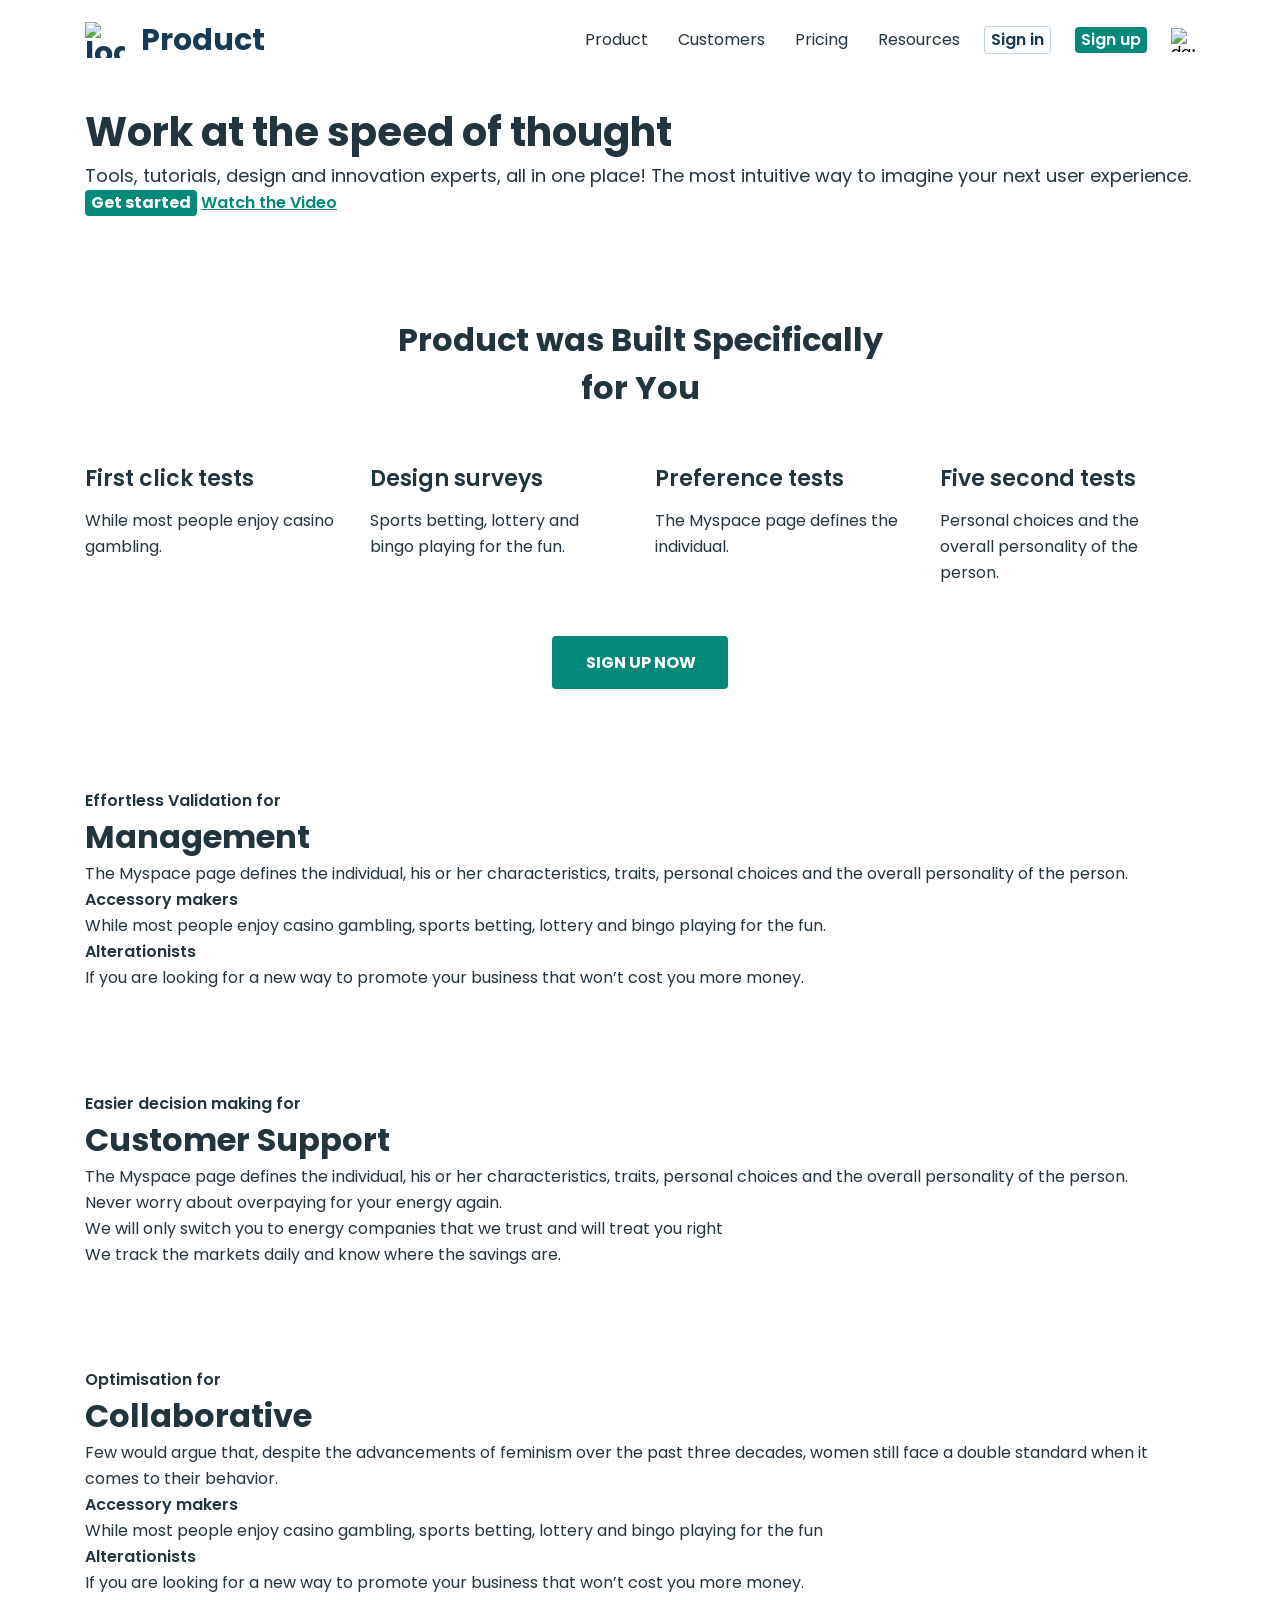
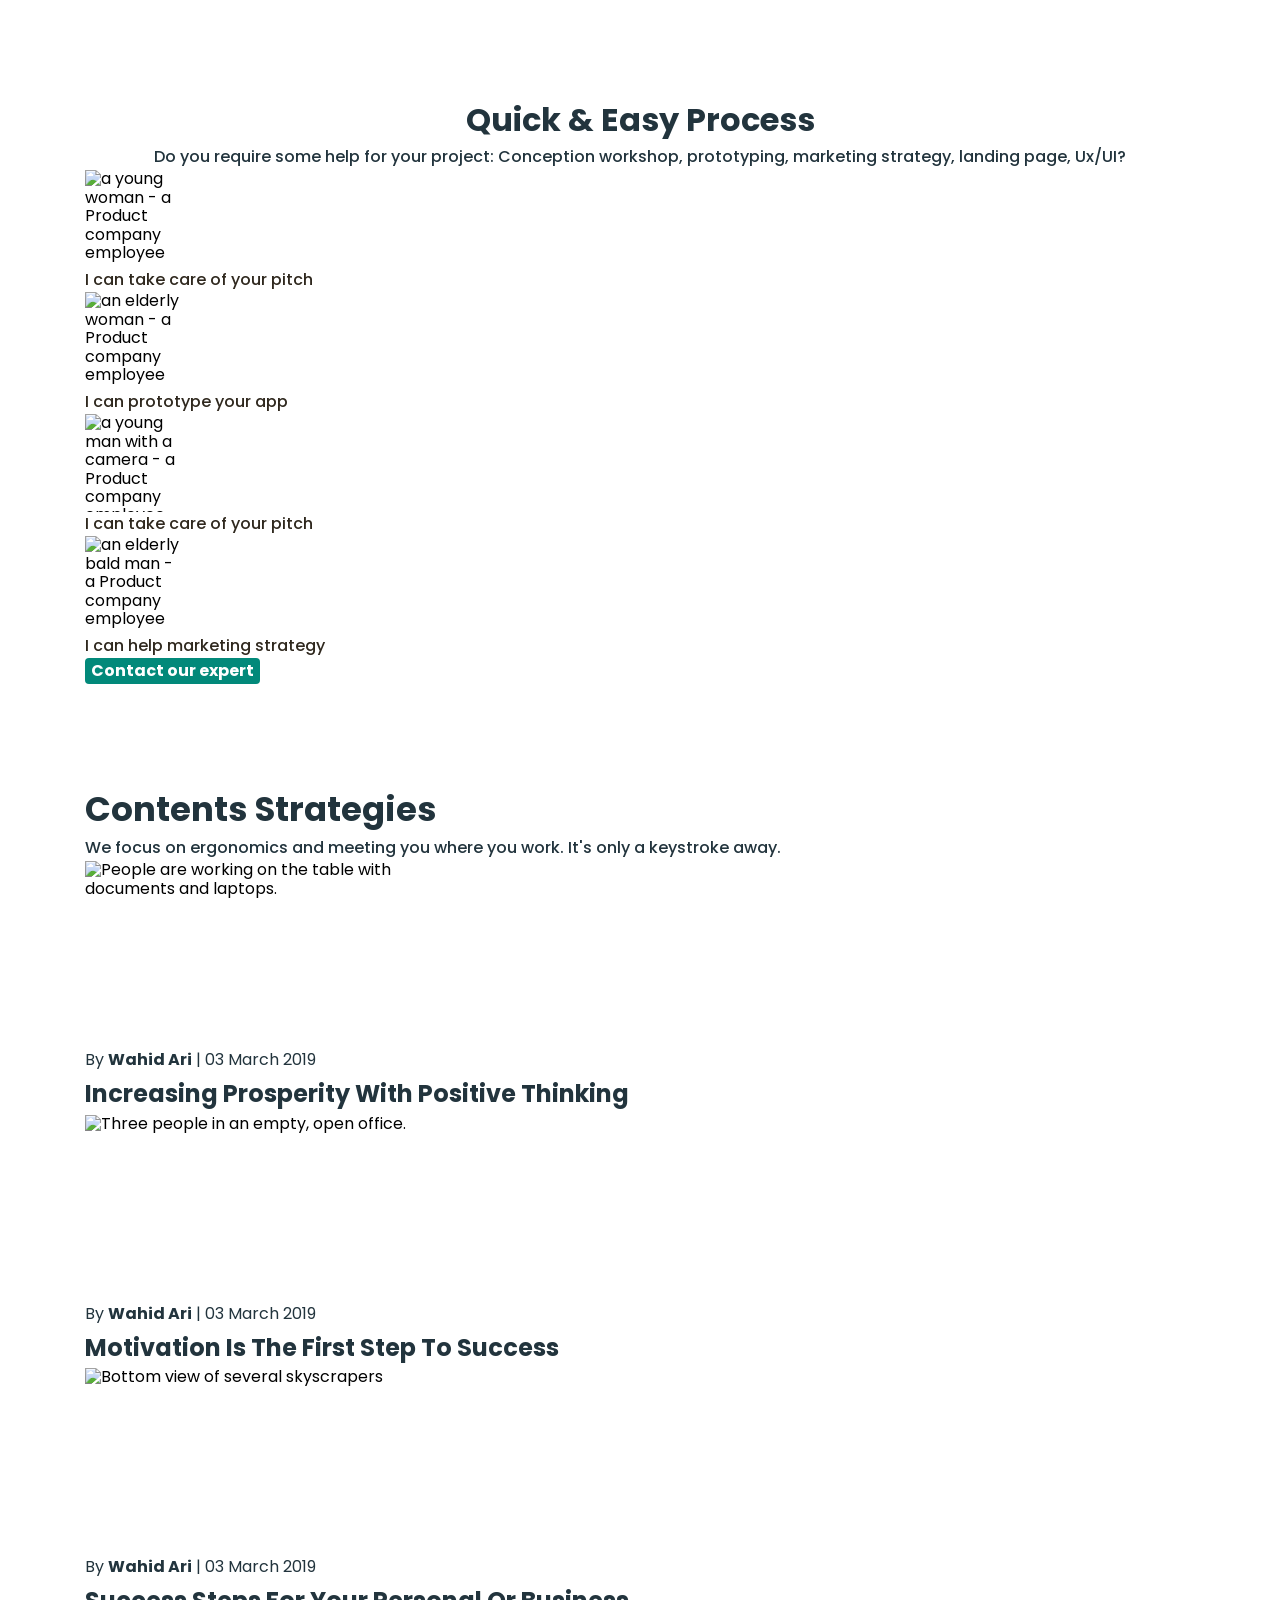
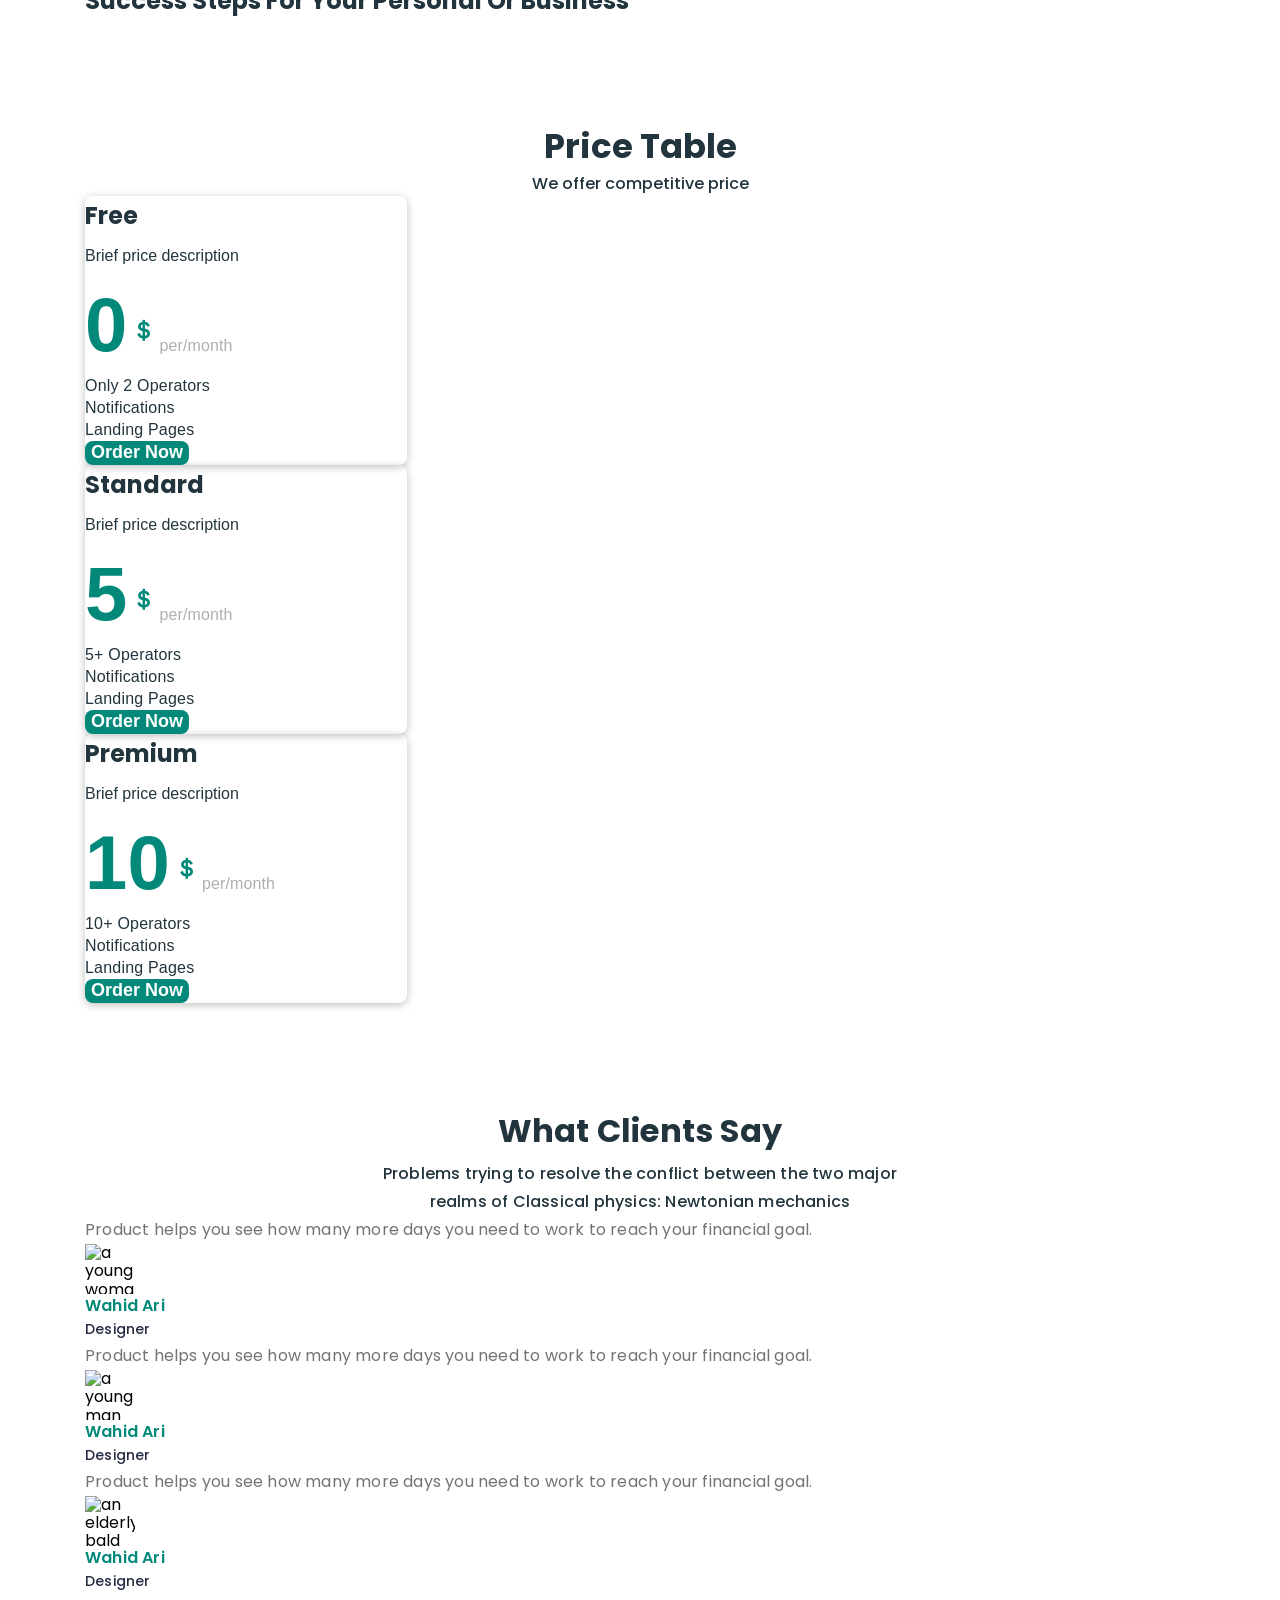
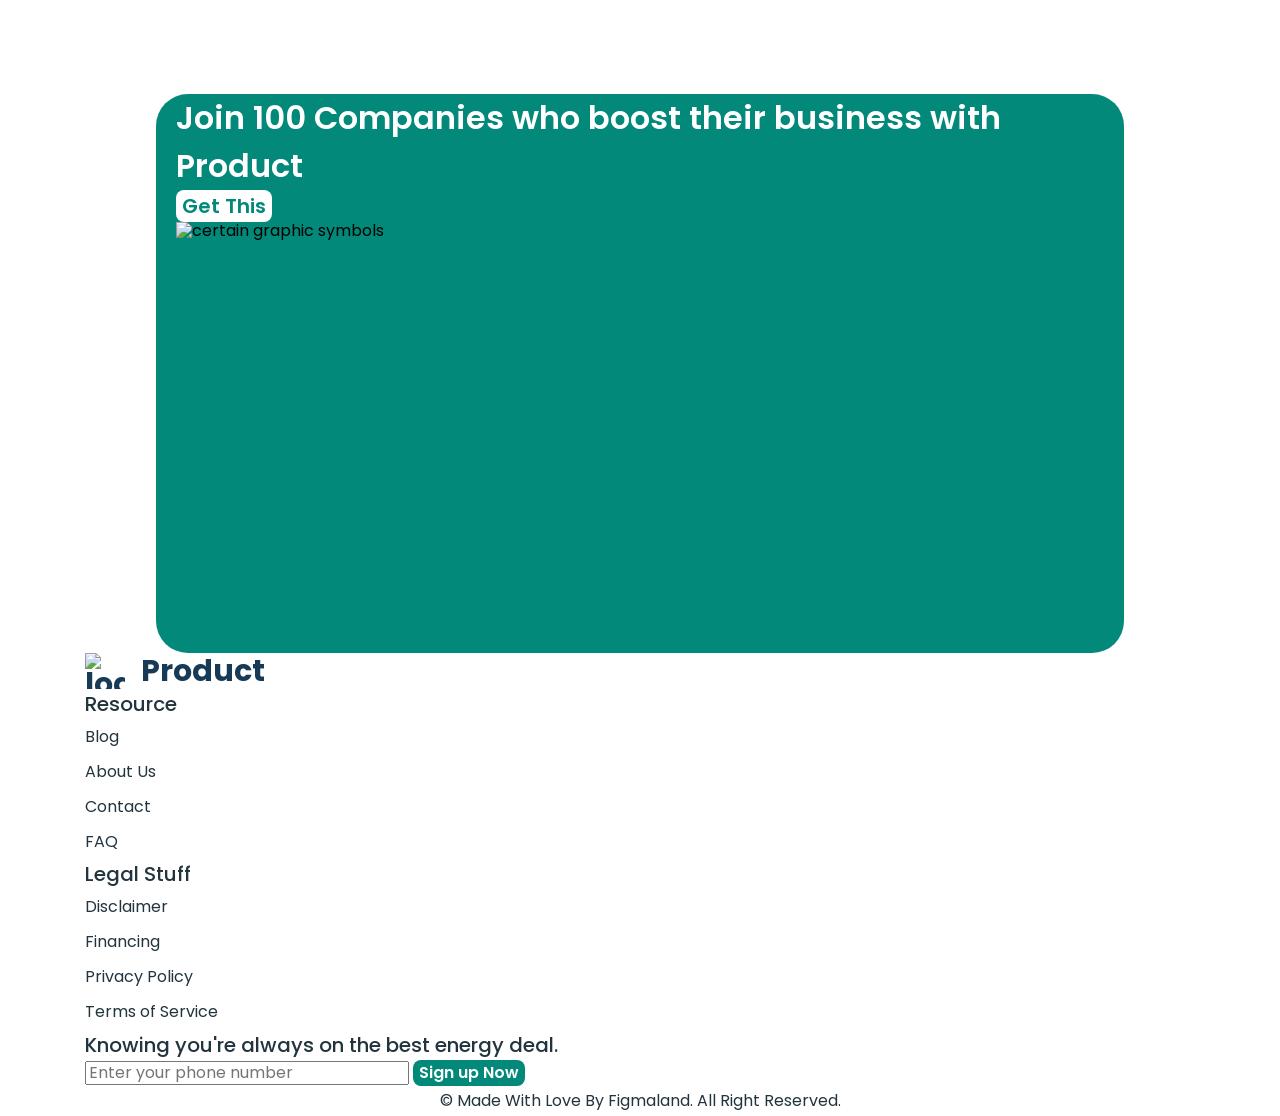
==== commit c85296eb: "add flexbox styles to header and features sections" ====
--- a/index.html
+++ b/index.html
@@ -25,484 +25,518 @@
   </head>
   <body>
     <!-- ===================HEADER=================== -->
-    <header>
-      <nav class="main-nav">
-        <a href="./index.html" class="logo link-reset">
+    <header class="header">
+      <div class="container header-flex-container">
+        <nav class="main-nav">
+          <a href="./index.html" class="logo link-reset">
+            <img
+              src="./images/product_page/header/logo.svg"
+              alt="logotype"
+              width="40"
+              height="36"
+            />Product</a
+          >
+          <ul class="main-nav-list list-reset">
+            <li>
+              <a href="./index.html" class="main-nav-link link-reset"
+                >Product</a
+              >
+            </li>
+            <li>
+              <a href="./customers.html" class="main-nav-link link-reset"
+                >Customers</a
+              >
+            </li>
+            <li>
+              <a href="./pricing.html" class="main-nav-link link-reset"
+                >Pricing</a
+              >
+            </li>
+            <li>
+              <a href="./resources.html" class="main-nav-link link-reset"
+                >Resources</a
+              >
+            </li>
+          </ul>
+        </nav>
+        <ul class="main-nav-btn-list list-reset">
+          <li><button type="button" class="btn-sign-in">Sign in</button></li>
+          <li><button type="button" class="btn-sign-up">Sign up</button></li>
+        </ul>
+        <img
+          src="./images/product_page/header/dark_btn.svg"
+          alt="dark button icon"
+          width="24"
+          height="24"
+          class="theme-icon"
+        />
+      </div>
+
+      <!-- <form name="sign_in"></form>
+      <form name="sign_up"></form> -->
+    </header>
+    <main>
+      <!-- ===================HERO=================== -->
+      <section class="section">
+        <div class="container">
+          <h1 class="hero-title">Work at the speed of thought</h1>
+          <p class="hero-text">
+            Tools, tutorials, design and innovation experts, all in one place!
+            The most intuitive way to imagine your next user experience.
+          </p>
+          <button type="button" class="tempt-btn">Get started</button>
+          <!-- SVG іконка відео -->
+          <a href="" class="hero-video-link">Watch the Video</a>
+          <!-- SVG HERO-IMG -->
+        </div>
+      </section>
+
+      <!-- ===================FEATURES=================== -->
+      <section class="section">
+        <div class="container">
+          <h2 class="features-title section-title">
+            Product was Built Specifically for You
+          </h2>
+          <ul class="list-reset features-list">
+            <li>
+              <!-- svg -->
+              <h3 class="features-item-title">First click tests</h3>
+              <p class="features-item-text">
+                While most people enjoy casino gambling.
+              </p>
+            </li>
+            <li>
+              <!-- svg -->
+              <h3 class="features-item-title">Design surveys</h3>
+              <p class="features-item-text">
+                Sports betting, lottery and bingo playing for the fun.
+              </p>
+            </li>
+            <li>
+              <!-- svg -->
+              <h3 class="features-item-title">Preference tests</h3>
+              <p class="features-item-text">
+                The Myspace page defines the individual.
+              </p>
+            </li>
+            <li>
+              <!-- svg -->
+              <h3 class="features-item-title">Five second tests</h3>
+              <p class="features-item-text">
+                Personal choices and the overall personality of the person.
+              </p>
+            </li>
+          </ul>
+          <button type="button" class="features-btn tempt-btn">
+            Sign up now
+          </button>
+        </div>
+      </section>
+
+      <!-- ===================MANAGEMENT=================== -->
+      <section class="section">
+        <div class="container">
+          <p class="sup-text">Effortless Validation for</p>
+          <h2 class="section-title">Management</h2>
+          <p class="section-text">
+            The Myspace page defines the individual, his or her characteristics,
+            traits, personal choices and the overall personality of the person.
+          </p>
+          <h3 class="section-list-title">Accessory makers</h3>
+          <p class="section-text">
+            While most people enjoy casino gambling, sports betting, lottery and
+            bingo playing for the fun.
+          </p>
+          <h3 class="section-list-title">Alterationists</h3>
+          <p class="section-text">
+            If you are looking for a new way to promote your business that won’t
+            cost you more money.
+          </p>
+        </div>
+      </section>
+
+      <!-- ===================SUPPORT=================== -->
+      <section class="section">
+        <div class="container">
+          <p class="sup-text">Easier decision making for</p>
+          <h2 class="section-title">Customer Support</h2>
+          <p class="section-text">
+            The Myspace page defines the individual, his or her characteristics,
+            traits, personal choices and the overall personality of the person.
+          </p>
+          <ul class="list-reset">
+            <li class="section-text">
+              <!-- svg -->
+              Never worry about overpaying for your energy again.
+            </li>
+            <li class="section-text">
+              <!-- svg -->
+              We will only switch you to energy companies that we trust and will
+              treat you right
+            </li>
+            <li class="section-text">
+              <!-- svg -->
+              We track the markets daily and know where the savings are.
+            </li>
+          </ul>
+        </div>
+      </section>
+
+      <!-- ===================COLLABORATIVE=================== -->
+      <section class="section">
+        <div class="container">
+          <p class="sup-text">Optimisation for</p>
+          <h2 class="section-title">Collaborative</h2>
+          <p class="section-text">
+            Few would argue that, despite the advancements of feminism over the
+            past three decades, women still face a double standard when it comes
+            to their behavior.
+          </p>
+
+          <h3 class="section-list-title">Accessory makers</h3>
+          <p class="section-text">
+            While most people enjoy casino gambling, sports betting, lottery and
+            bingo playing for the fun
+          </p>
+          <h3 class="section-list-title">Alterationists</h3>
+          <p class="section-text">
+            If you are looking for a new way to promote your business that won’t
+            cost you more money.
+          </p>
+        </div>
+      </section>
+
+      <!-- ===================TEAM=================== -->
+      <section class="section">
+        <div class="container">
+          <h2 class="team-title section-title">Quick &#38; Easy Process</h2>
+          <p class="team-text section-text">
+            Do you require some help for your project: Conception workshop,
+            prototyping, marketing strategy, landing page, Ux/UI?
+          </p>
+          <ul class="list-reset">
+            <li>
+              <img
+                src="./images/product_page/quick_easy_process/girl.jpg"
+                alt="a young woman - a Product company employee"
+                width="98"
+                height="98"
+              />
+              <p class="team-list-item-text">I can take care of your pitch</p>
+            </li>
+            <li>
+              <img
+                src="./images/product_page/quick_easy_process/woman.jpg"
+                alt="an elderly woman - a Product company employee"
+                width="98"
+                height="98"
+              />
+              <p class="team-list-item-text">I can prototype your app</p>
+            </li>
+            <li>
+              <img
+                src="./images/product_page/quick_easy_process/boy.jpg"
+                alt="a young man with a camera - a Product company employee"
+                width="98"
+                height="98"
+              />
+              <p class="team-list-item-text">I can take care of your pitch</p>
+            </li>
+            <li>
+              <img
+                src="./images/product_page/quick_easy_process/man.jpg"
+                alt="an elderly bald man - a Product company employee"
+                width="98"
+                height="98"
+              />
+              <p class="team-list-item-text">I can help marketing strategy</p>
+            </li>
+          </ul>
+          <button type="button" class="tempt-btn">Contact our expert</button>
+        </div>
+      </section>
+
+      <!-- ===================STRATEGIES=================== -->
+      <section class="section">
+        <div class="container">
+          <h2 class="section-title strat-title">Contents strategies</h2>
+          <p class="section-text strat-text">
+            We focus on ergonomics and meeting you where you work. It's only a
+            keystroke away.
+          </p>
+          <ul class="list-reset strat-cart-list">
+            <li>
+              <img
+                src="./images/product_page/strategies/laptops.jpg"
+                alt="People are working on the table with documents and laptops."
+                width="350"
+                height="185"
+              />
+              <!-- Зробити вертикальну риску через псевдоелемент -->
+              <p class="strat-cart-date">
+                By <span class="strat-cart-author">Wahid Ari</span> | 03 March
+                2019
+              </p>
+              <p class="strat-cart-title">
+                Increasing Prosperity With Positive Thinking
+              </p>
+            </li>
+            <li>
+              <img
+                src="./images/product_page/strategies/people.jpg"
+                alt="Three people in an empty, open office."
+                width="350"
+                height="185"
+              />
+              <!-- Зробити вертикальну риску через псевдоелемент -->
+              <p class="strat-cart-date">
+                By <span class="strat-cart-author">Wahid Ari</span> | 03 March
+                2019
+              </p>
+              <p class="strat-cart-title">
+                Motivation Is The First Step To Success
+              </p>
+            </li>
+            <li>
+              <img
+                src="./images/product_page/strategies/skyscrapers.jpg"
+                alt="Bottom view of several skyscrapers"
+                width="350"
+                height="185"
+              />
+
+              <!-- Зробити вертикальну риску через псевдоелемент -->
+              <p class="strat-cart-date">
+                By <span class="strat-cart-author">Wahid Ari</span> | 03 March
+                2019
+              </p>
+              <p class="strat-cart-title">
+                Success Steps For Your Personal Or Business
+              </p>
+            </li>
+          </ul>
+        </div>
+      </section>
+
+      <!-- ===================PRICE=================== -->
+      <section class="section">
+        <div class="container">
+          <h2 class="price-title section-title">Price table</h2>
+          <p class="section-text price-text">We offer competitive price</p>
+          <ul class="list-reset price-list">
+            <li class="price-list-item">
+              <h3 class="price-list-title">Free</h3>
+              <p class="price-list-desc">Brief price description</p>
+              <p>
+                <span class="price-list-amount">0</span>
+                <sup class="price-list-dollar">&#65284;</sup>
+                <span class="price-list-period">per/month</span>
+              </p>
+              <ul class="price-sublist-cond list-reset">
+                <li>Only 2 Operators</li>
+                <li>Notifications</li>
+                <li>Landing Pages</li>
+              </ul>
+              <button type="button" class="price-list-btn">Order Now</button>
+            </li>
+            <li class="price-list-item">
+              <h3 class="price-list-title">Standard</h3>
+              <p class="price-list-desc">Brief price description</p>
+              <p>
+                <span class="price-list-amount">5</span>
+                <sup class="price-list-dollar">&#65284;</sup>
+                <span class="price-list-period">per/month</span>
+              </p>
+              <ul class="price-sublist-cond list-reset">
+                <li>5+ Operators</li>
+                <li>Notifications</li>
+                <li>Landing Pages</li>
+              </ul>
+              <button type="button" class="price-list-btn">Order Now</button>
+            </li>
+            <li class="price-list-item">
+              <h3 class="price-list-title">Premium</h3>
+              <p class="price-list-desc">Brief price description</p>
+              <p>
+                <span class="price-list-amount">10</span>
+                <sup class="price-list-dollar">&#65284;</sup>
+                <span class="price-list-period">per/month</span>
+              </p>
+              <ul class="price-sublist-cond list-reset">
+                <li>10+ Operators</li>
+                <li>Notifications</li>
+                <li>Landing Pages</li>
+              </ul>
+              <button type="button" class="price-list-btn">Order Now</button>
+            </li>
+          </ul>
+        </div>
+      </section>
+
+      <!-- ===================REVIEWS=================== -->
+      <section class="section">
+        <div class="container">
+          <h2 class="reviews-title section-title">What clients say</h2>
+          <p class="reviews-text">
+            Problems trying to resolve the conflict between the two major realms
+            of Classical physics: Newtonian mechanics
+          </p>
+          <ul class="reviews-list list-reset">
+            <li class="reviews-list-item">
+              <!-- svg -->
+              <p class="reviews-list-item-quote">
+                Product helps you see how many more days you need to work to
+                reach your financial goal.
+              </p>
+              <img
+                src="./images/product_page/reviews/young_woman.jpg"
+                alt="a young woman with a man's haircut"
+                width="50"
+                height="50"
+                class="reviews-list-item-img"
+              />
+              <p class="reviews-list-item-author">Wahid Ari</p>
+              <p class="reviews-list-item-author-prof">Designer</p>
+            </li>
+            <li class="reviews-list-item">
+              <!-- svg -->
+              <p class="reviews-list-item-quote">
+                Product helps you see how many more days you need to work to
+                reach your financial goal.
+              </p>
+              <img
+                src="./images/product_page/reviews/young_man.jpg"
+                alt="a young man with stubble"
+                width="50"
+                height="50"
+                class="reviews-list-item-img"
+              />
+              <p class="reviews-list-item-author">Wahid Ari</p>
+              <p class="reviews-list-item-author-prof">Designer</p>
+            </li>
+            <li class="reviews-list-item">
+              <!-- svg -->
+              <p class="reviews-list-item-quote">
+                Product helps you see how many more days you need to work to
+                reach your financial goal.
+              </p>
+              <img
+                src="./images/product_page/reviews/elderly_man.jpg"
+                alt="an elderly bald man"
+                width="50"
+                height="50"
+                class="reviews-list-item-img"
+              />
+              <p class="reviews-list-item-author">Wahid Ari</p>
+              <p class="reviews-list-item-author-prof">Designer</p>
+            </li>
+          </ul>
+        </div>
+      </section>
+
+      <!-- =================== PROMO =================== -->
+      <section class="promo section">
+        <div class="container">
+          <p class="promo-text">
+            Join 100 Companies who boost their business with Product
+          </p>
+          <button type="button" class="promo-btn">Get This</button>
+          <img
+            src="./images/product_page/reviews/graphics.jpg"
+            alt="certain graphic symbols"
+            width="351"
+            height="331"
+            class="promo-img"
+          />
+        </div>
+      </section>
+    </main>
+
+    <!-- ===================FOOTER=================== -->
+    <footer>
+      <div class="container">
+        <a href="/index.html" class="link-reset logo">
+          <!-- SVG -->
           <img
             src="./images/product_page/header/logo.svg"
             alt="logotype"
             width="40"
             height="36"
-          />Product</a
-        >
+          />
+          Product
+        </a>
         <ul class="list-reset">
           <li>
-            <a href="./index.html" class="main-nav-link link-reset">Product</a>
-          </li>
-          <li>
-            <a href="./customers.html" class="main-nav-link link-reset"
-              >Customers</a
+            <a
+              href="https://www.instagram.com/"
+              target="_blank"
+              rel="noopener noreferrer"
+              aria-label="Instagram link"
+              class="link-reset"
             >
-          </li>
-          <li>
-            <a href="./pricing.html" class="main-nav-link link-reset"
-              >Pricing</a
+              <!-- SVG -->
+            </a>
+          </li>
+          <li>
+            <a
+              href="https://www.facebook.com/"
+              target="_blank"
+              rel="noopener noreferrer"
+              aria-label="Facebook link"
+              class="link-reset"
             >
-          </li>
-          <li>
-            <a href="./resources.html" class="main-nav-link link-reset"
-              >Resources</a
+              <!-- SVG -->
+            </a>
+          </li>
+          <li>
+            <a
+              href="https://x.com/"
+              target="_blank"
+              rel="noopener noreferrer"
+              aria-label="X link"
+              class="link-reset"
             >
+              <!-- SVG -->
+            </a>
           </li>
         </ul>
-      </nav>
-      <ul class="list-reset">
-        <li><button type="button" class="btn-sign-in">Sign in</button></li>
-        <li><button type="button" class="btn-sign-up">Sign up</button></li>
-      </ul>
-      <img
-        src="./images/product_page/header/dark_btn.svg"
-        alt="dark button icon"
-        width="24"
-        height="24"
-      />
-      <!-- <form name="sign_in"></form>
-      <form name="sign_up"></form> -->
-    </header>
-    <main>
-      <!-- ===================HERO=================== -->
-      <section>
-        <h1 class="hero-title">Work at the speed of thought</h1>
-        <p class="hero-text">
-          Tools, tutorials, design and innovation experts, all in one place! The
-          most intuitive way to imagine your next user experience.
+        <h3 class="footer-list-title">Resource</h3>
+        <ul class="list-reset resource-list">
+          <li><a href="" class="link-reset footer-list-link">Blog</a></li>
+          <li><a href="" class="link-reset footer-list-link">About Us</a></li>
+          <li>
+            <a
+              href="./resources.html#contact"
+              class="link-reset footer-list-link"
+              >Contact</a
+            >
+          </li>
+          <li>
+            <a href="./pricing.html#faq" class="link-reset footer-list-link"
+              >FAQ</a
+            >
+          </li>
+        </ul>
+        <h3 class="footer-list-title">Legal Stuff</h3>
+        <ul class="list-reset legal-list">
+          <li><a href="" class="link-reset footer-list-link">Disclaimer</a></li>
+          <li><a href="" class="link-reset footer-list-link">Financing</a></li>
+          <li>
+            <a href="" class="link-reset footer-list-link">Privacy Policy</a>
+          </li>
+          <li>
+            <a href="" class="link-reset footer-list-link">Terms of Service</a>
+          </li>
+        </ul>
+        <p class="footer-promo-text">
+          Knowing you're always on the best energy deal.
         </p>
-        <button type="button" class="tempt-btn">Get started</button>
-        <!-- SVG іконка відео -->
-        <a href="" class="hero-video-link">Watch the Video</a>
-        <!-- SVG HERO-IMG -->
-      </section>
-
-      <!-- ===================FEATURES=================== -->
-      <section>
-        <h2 class="features-title section-title">
-          Product was Built Specifically for You
-        </h2>
-        <ul class="list-reset features-list">
-          <li>
-            <!-- svg -->
-            <h3 class="features-item-title">First click tests</h3>
-            <p class="features-item-text">
-              While most people enjoy casino gambling.
-            </p>
-          </li>
-          <li>
-            <!-- svg -->
-            <h3 class="features-item-title">Design surveys</h3>
-            <p class="features-item-text">
-              Sports betting, lottery and bingo playing for the fun.
-            </p>
-          </li>
-          <li>
-            <!-- svg -->
-            <h3 class="features-item-title">Preference tests</h3>
-            <p class="features-item-text">
-              The Myspace page defines the individual.
-            </p>
-          </li>
-          <li>
-            <!-- svg -->
-            <h3 class="features-item-title">Five second tests</h3>
-            <p class="features-item-text">
-              Personal choices and the overall personality of the person.
-            </p>
-          </li>
-        </ul>
-        <button type="button" class="features-btn tempt-btn">
-          Sign up now
-        </button>
-      </section>
-
-      <!-- ===================MANAGEMENT=================== -->
-      <section>
-        <p class="sup-text">Effortless Validation for</p>
-        <h2 class="section-title">Management</h2>
-        <p class="section-text">
-          The Myspace page defines the individual, his or her characteristics,
-          traits, personal choices and the overall personality of the person.
+        <input type="tel" placeholder="Enter your phone number" />
+        <button type="button" class="footer-btn">Sign up Now</button>
+        <p class="copyright">
+          &copy; Made With Love By Figmaland. All Right Reserved.
         </p>
-        <h3 class="section-list-title">Accessory makers</h3>
-        <p class="section-text">
-          While most people enjoy casino gambling, sports betting, lottery and
-          bingo playing for the fun.
-        </p>
-        <h3 class="section-list-title">Alterationists</h3>
-        <p class="section-text">
-          If you are looking for a new way to promote your business that won’t
-          cost you more money.
-        </p>
-      </section>
-
-      <!-- ===================SUPPORT=================== -->
-      <section>
-        <p class="sup-text">Easier decision making for</p>
-        <h2 class="section-title">Customer Support</h2>
-        <p class="section-text">
-          The Myspace page defines the individual, his or her characteristics,
-          traits, personal choices and the overall personality of the person.
-        </p>
-        <ul class="list-reset">
-          <li class="section-text">
-            <!-- svg -->
-            Never worry about overpaying for your energy again.
-          </li>
-          <li class="section-text">
-            <!-- svg -->
-            We will only switch you to energy companies that we trust and will
-            treat you right
-          </li>
-          <li class="section-text">
-            <!-- svg -->
-            We track the markets daily and know where the savings are.
-          </li>
-        </ul>
-      </section>
-
-      <!-- ===================COLLABORATIVE=================== -->
-      <section>
-        <p class="sup-text">Optimisation for</p>
-        <h2 class="section-title">Collaborative</h2>
-        <p class="section-text">
-          Few would argue that, despite the advancements of feminism over the
-          past three decades, women still face a double standard when it comes
-          to their behavior.
-        </p>
-
-        <h3 class="section-list-title">Accessory makers</h3>
-        <p class="section-text">
-          While most people enjoy casino gambling, sports betting, lottery and
-          bingo playing for the fun
-        </p>
-        <h3 class="section-list-title">Alterationists</h3>
-        <p class="section-text">
-          If you are looking for a new way to promote your business that won’t
-          cost you more money.
-        </p>
-      </section>
-
-      <!-- ===================TEAM=================== -->
-      <section>
-        <h2 class="team-title section-title">Quick &#38; Easy Process</h2>
-        <p class="team-text section-text">
-          Do you require some help for your project: Conception workshop,
-          prototyping, marketing strategy, landing page, Ux/UI?
-        </p>
-        <ul class="list-reset">
-          <li>
-            <img
-              src="./images/product_page/quick_easy_process/girl.jpg"
-              alt="a young woman - a Product company employee"
-              width="98"
-              height="98"
-            />
-            <p class="team-list-item-text">I can take care of your pitch</p>
-          </li>
-          <li>
-            <img
-              src="./images/product_page/quick_easy_process/woman.jpg"
-              alt="an elderly woman - a Product company employee"
-              width="98"
-              height="98"
-            />
-            <p class="team-list-item-text">I can prototype your app</p>
-          </li>
-          <li>
-            <img
-              src="./images/product_page/quick_easy_process/boy.jpg"
-              alt="a young man with a camera - a Product company employee"
-              width="98"
-              height="98"
-            />
-            <p class="team-list-item-text">I can take care of your pitch</p>
-          </li>
-          <li>
-            <img
-              src="./images/product_page/quick_easy_process/man.jpg"
-              alt="an elderly bald man - a Product company employee"
-              width="98"
-              height="98"
-            />
-            <p class="team-list-item-text">I can help marketing strategy</p>
-          </li>
-        </ul>
-        <button type="button" class="tempt-btn">Contact our expert</button>
-      </section>
-
-      <!-- ===================STRATEGIES=================== -->
-      <section>
-        <h2 class="section-title strat-title">Contents strategies</h2>
-        <p class="section-text strat-text">
-          We focus on ergonomics and meeting you where you work. It's only a
-          keystroke away.
-        </p>
-        <ul class="list-reset strat-cart-list">
-          <li>
-            <img
-              src="./images/product_page/strategies/laptops.jpg"
-              alt="People are working on the table with documents and laptops."
-              width="350"
-              height="185"
-            />
-            <!-- Зробити вертикальну риску через псевдоелемент -->
-            <p class="strat-cart-date">
-              By <span class="strat-cart-author">Wahid Ari</span> | 03 March
-              2019
-            </p>
-            <p class="strat-cart-title">
-              Increasing Prosperity With Positive Thinking
-            </p>
-          </li>
-          <li>
-            <img
-              src="./images/product_page/strategies/people.jpg"
-              alt="Three people in an empty, open office."
-              width="350"
-              height="185"
-            />
-            <!-- Зробити вертикальну риску через псевдоелемент -->
-            <p class="strat-cart-date">
-              By <span class="strat-cart-author">Wahid Ari</span> | 03 March
-              2019
-            </p>
-            <p class="strat-cart-title">
-              Motivation Is The First Step To Success
-            </p>
-          </li>
-          <li>
-            <img
-              src="./images/product_page/strategies/skyscrapers.jpg"
-              alt="Bottom view of several skyscrapers"
-              width="350"
-              height="185"
-            />
-
-            <!-- Зробити вертикальну риску через псевдоелемент -->
-            <p class="strat-cart-date">
-              By <span class="strat-cart-author">Wahid Ari</span> | 03 March
-              2019
-            </p>
-            <p class="strat-cart-title">
-              Success Steps For Your Personal Or Business
-            </p>
-          </li>
-        </ul>
-      </section>
-
-      <!-- ===================PRICE=================== -->
-      <section>
-        <h2 class="price-title section-title">Price table</h2>
-        <p class="section-text price-text">We offer competitive price</p>
-        <ul class="list-reset price-list">
-          <li class="price-list-item">
-            <h3 class="price-list-title">Free</h3>
-            <p class="price-list-desc">Brief price description</p>
-            <p>
-              <span class="price-list-amount">0</span>
-              <sup class="price-list-dollar">&#65284;</sup>
-              <span class="price-list-period">per/month</span>
-            </p>
-            <ul class="price-sublist-cond">
-              <li>Only 2 Operators</li>
-              <li>Notifications</li>
-              <li>Landing Pages</li>
-            </ul>
-            <button type="button" class="price-list-btn">Order Now</button>
-          </li>
-          <li class="price-list-item">
-            <h3 class="price-list-title">Standard</h3>
-            <p class="price-list-desc">Brief price description</p>
-            <p>
-              <span class="price-list-amount">5</span>
-              <sup class="price-list-dollar">&#65284;</sup>
-              <span class="price-list-period">per/month</span>
-            </p>
-            <ul class="price-sublist-cond">
-              <li>5+ Operators</li>
-              <li>Notifications</li>
-              <li>Landing Pages</li>
-            </ul>
-            <button type="button" class="price-list-btn">Order Now</button>
-          </li>
-          <li class="price-list-item">
-            <h3 class="price-list-title">Premium</h3>
-            <p class="price-list-desc">Brief price description</p>
-            <p>
-              <span class="price-list-amount">10</span>
-              <sup class="price-list-dollar">&#65284;</sup>
-              <span class="price-list-period">per/month</span>
-            </p>
-            <ul class="price-sublist-cond">
-              <li>10+ Operators</li>
-              <li>Notifications</li>
-              <li>Landing Pages</li>
-            </ul>
-            <button type="button" class="price-list-btn">Order Now</button>
-          </li>
-        </ul>
-      </section>
-
-      <!-- ===================REVIEWS=================== -->
-      <section>
-        <h2 class="reviews-title section-title">What clients say</h2>
-        <p class="reviews-text">
-          Problems trying to resolve the conflict between the two major realms
-          of Classical physics: Newtonian mechanics
-        </p>
-        <ul class="reviews-list">
-          <li class="reviews-list-item">
-            <!-- svg -->
-            <p class="reviews-list-item-quote">
-              Product helps you see how many more days you need to work to reach
-              your financial goal.
-            </p>
-            <img
-              src="./images/product_page/reviews/young_woman.jpg"
-              alt="a young woman with a man's haircut"
-              width="50"
-              height="50"
-              class="reviews-list-item-img"
-            />
-            <p class="reviews-list-item-author">Wahid Ari</p>
-            <p class="reviews-list-item-author-prof">Designer</p>
-          </li>
-          <li class="reviews-list-item">
-            <!-- svg -->
-            <p class="reviews-list-item-quote">
-              Product helps you see how many more days you need to work to reach
-              your financial goal.
-            </p>
-            <img
-              src="./images/product_page/reviews/young_man.jpg"
-              alt="a young man with stubble"
-              width="50"
-              height="50"
-              class="reviews-list-item-img"
-            />
-            <p class="reviews-list-item-author">Wahid Ari</p>
-            <p class="reviews-list-item-author-prof">Designer</p>
-          </li>
-          <li class="reviews-list-item">
-            <!-- svg -->
-            <p class="reviews-list-item-quote">
-              Product helps you see how many more days you need to work to reach
-              your financial goal.
-            </p>
-            <img
-              src="./images/product_page/reviews/elderly_man.jpg"
-              alt="an elderly bald man"
-              width="50"
-              height="50"
-              class="reviews-list-item-img"
-            />
-            <p class="reviews-list-item-author">Wahid Ari</p>
-            <p class="reviews-list-item-author-prof">Designer</p>
-          </li>
-        </ul>
-      </section>
-
-      <!-- =================== PROMO =================== -->
-      <section class="promo">
-        <p class="promo-text">
-          Join 100 Companies who boost their business with Product
-        </p>
-        <button type="button" class="promo-btn">Get This</button>
-        <img
-          src="./images/product_page/reviews/graphics.jpg"
-          alt="certain graphic symbols"
-          width="351"
-          height="331"
-          class="promo-img"
-        />
-      </section>
-    </main>
-
-    <!-- ===================FOOTER=================== -->
-    <footer>
-      <a href="/index.html" class="link-reset logo">
-        <!-- SVG -->
-        <img
-          src="./images/product_page/header/logo.svg"
-          alt="logotype"
-          width="40"
-          height="36"
-        />
-        Product
-      </a>
-      <ul class="list-reset">
-        <li>
-          <a
-            href="https://www.instagram.com/"
-            target="_blank"
-            rel="noopener noreferrer"
-            aria-label="Instagram link"
-            class="link-reset"
-          >
-            <!-- SVG -->
-          </a>
-        </li>
-        <li>
-          <a
-            href="https://www.facebook.com/"
-            target="_blank"
-            rel="noopener noreferrer"
-            aria-label="Facebook link"
-            class="link-reset"
-          >
-            <!-- SVG -->
-          </a>
-        </li>
-        <li>
-          <a
-            href="https://x.com/"
-            target="_blank"
-            rel="noopener noreferrer"
-            aria-label="X link"
-            class="link-reset"
-          >
-            <!-- SVG -->
-          </a>
-        </li>
-      </ul>
-      <h3 class="footer-list-title">Resource</h3>
-      <ul class="list-reset resource-list">
-        <li><a href="" class="link-reset footer-list-link">Blog</a></li>
-        <li><a href="" class="link-reset footer-list-link">About Us</a></li>
-        <li><a href="" class="link-reset footer-list-link">Contact</a></li>
-        <li>
-          <a href="./pricing.html#faq" class="link-reset footer-list-link"
-            >FAQ</a
-          >
-        </li>
-      </ul>
-      <h3 class="footer-list-title">Legal Stuff</h3>
-      <ul class="list-reset legal-list">
-        <li><a href="" class="link-reset footer-list-link">Disclaimer</a></li>
-        <li><a href="" class="link-reset footer-list-link">Financing</a></li>
-        <li>
-          <a href="" class="link-reset footer-list-link">Privacy Policy</a>
-        </li>
-        <li>
-          <a href="" class="link-reset footer-list-link">Terms of Service</a>
-        </li>
-      </ul>
-      <p class="footer-promo-text">
-        Knowing you're always on the best energy deal.
-      </p>
-      <input type="tel" placeholder="Enter your phone number" />
-      <button type="button" class="footer-btn">Sign up Now</button>
-      <p class="copyright">
-        &copy; Made With Love By Figmaland. All Right Reserved.
-      </p>
+      </div>
     </footer>
   </body>
 </html>
--- a/css/styles.css
+++ b/css/styles.css
@@ -41,7 +41,7 @@
   cursor: pointer;
 }
 
-/* =============== КОМПОНЕНТИ =============== */
+/* =============== COMPONENTS =============== */
 
 /*   
 
@@ -65,7 +65,20 @@
   color: #ffffff;
 } */
 
+.container {
+  max-width: 1150px;
+  margin: 0 auto;
+  padding: 0 20px;
+}
+
+.section {
+  padding-bottom: 100px;
+}
+
 .logo {
+  display: flex;
+  gap: 16px;
+  align-items: center;
   font-weight: 700;
   font-size: 30px;
   line-height: 1;
@@ -105,12 +118,33 @@
   font-size: 16px;
   line-height: 1.5;
   letter-spacing: 0;
+  border: none;
   border-radius: 4px;
   color: #ffffff;
   background-color: var(--main-accent-color);
 }
 
 /* =============== HEADER =============== */
+.header {
+  padding-top: 22px;
+  padding-bottom: 44px;
+}
+
+.header-flex-container {
+  display: flex;
+}
+
+.main-nav {
+  flex-grow: 1;
+  display: flex;
+}
+
+.main-nav-list {
+  display: flex;
+  align-items: center;
+  gap: 30px;
+  margin-left: auto;
+}
 
 .main-nav-link {
   font-weight: 400;
@@ -122,6 +156,13 @@
 .main-nav-link:hover,
 .main-nav-link:focus {
   font-weight: 600;
+}
+
+.main-nav-btn-list {
+  display: flex;
+  align-items: center;
+  gap: 24px;
+  margin: 0 24px;
 }
 
 .btn-sign-in {
@@ -146,6 +187,10 @@
   background-color: var(--main-accent-color);
 }
 
+.theme-icon {
+  margin-top: 6px;
+}
+
 /* =============== HERO =============== */
 
 .hero-title {
@@ -172,10 +217,24 @@
 /* =============== FEATURES =============== */
 
 .features-title {
-  text-align: center;
+  width: 539px;
+  padding: 0 10px;
+  margin: 0 auto 50px auto;
+  text-align: center;
+}
+
+.features-list {
+  margin-bottom: 50px;
+  display: flex;
+  justify-content: space-between;
+}
+
+.features-list > li {
+  flex-basis: calc((100% - 90px) / 4);
 }
 
 .features-item-title {
+  margin-bottom: 13px;
   font-weight: 600;
   font-size: 22px;
   line-height: 1.5;
@@ -190,6 +249,9 @@
 }
 
 .features-btn {
+  display: block;
+  padding: 15px 32px 14px 34px;
+  margin: 0 auto;
   text-transform: uppercase;
 }
 
